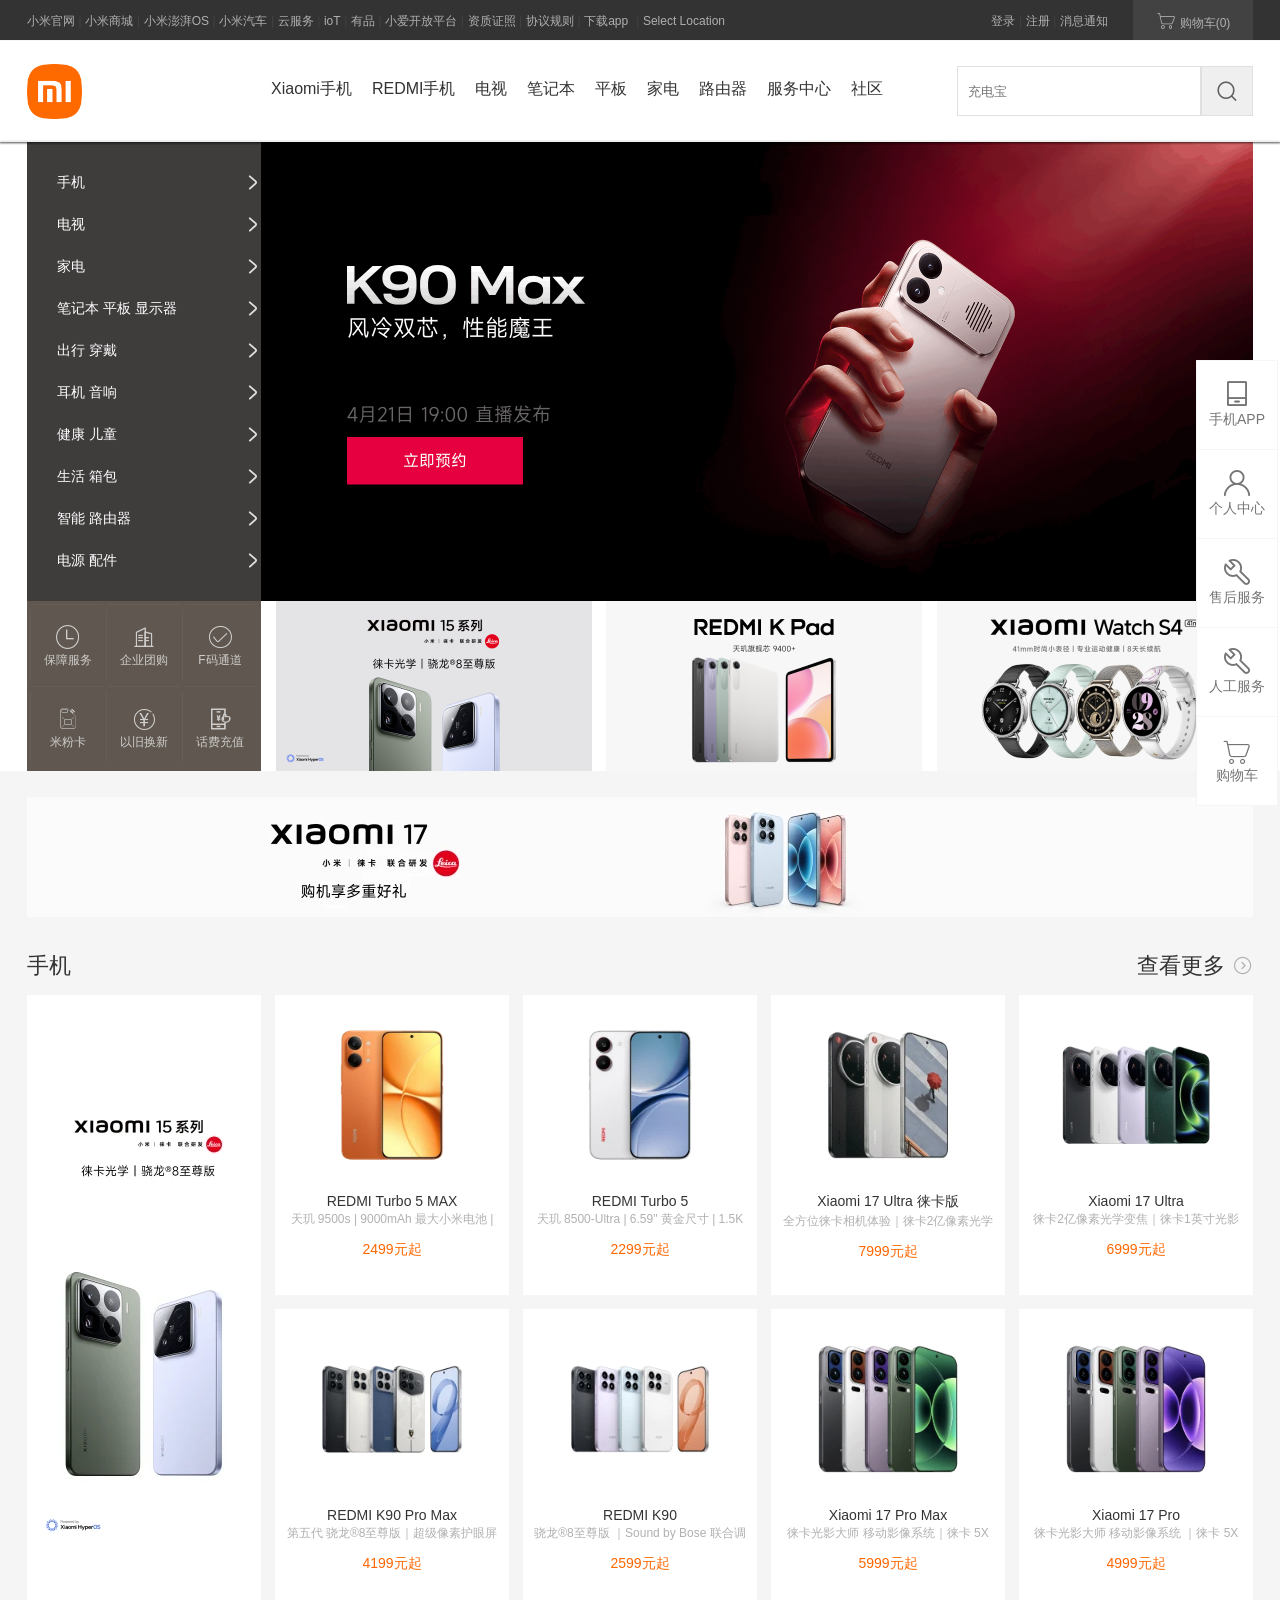
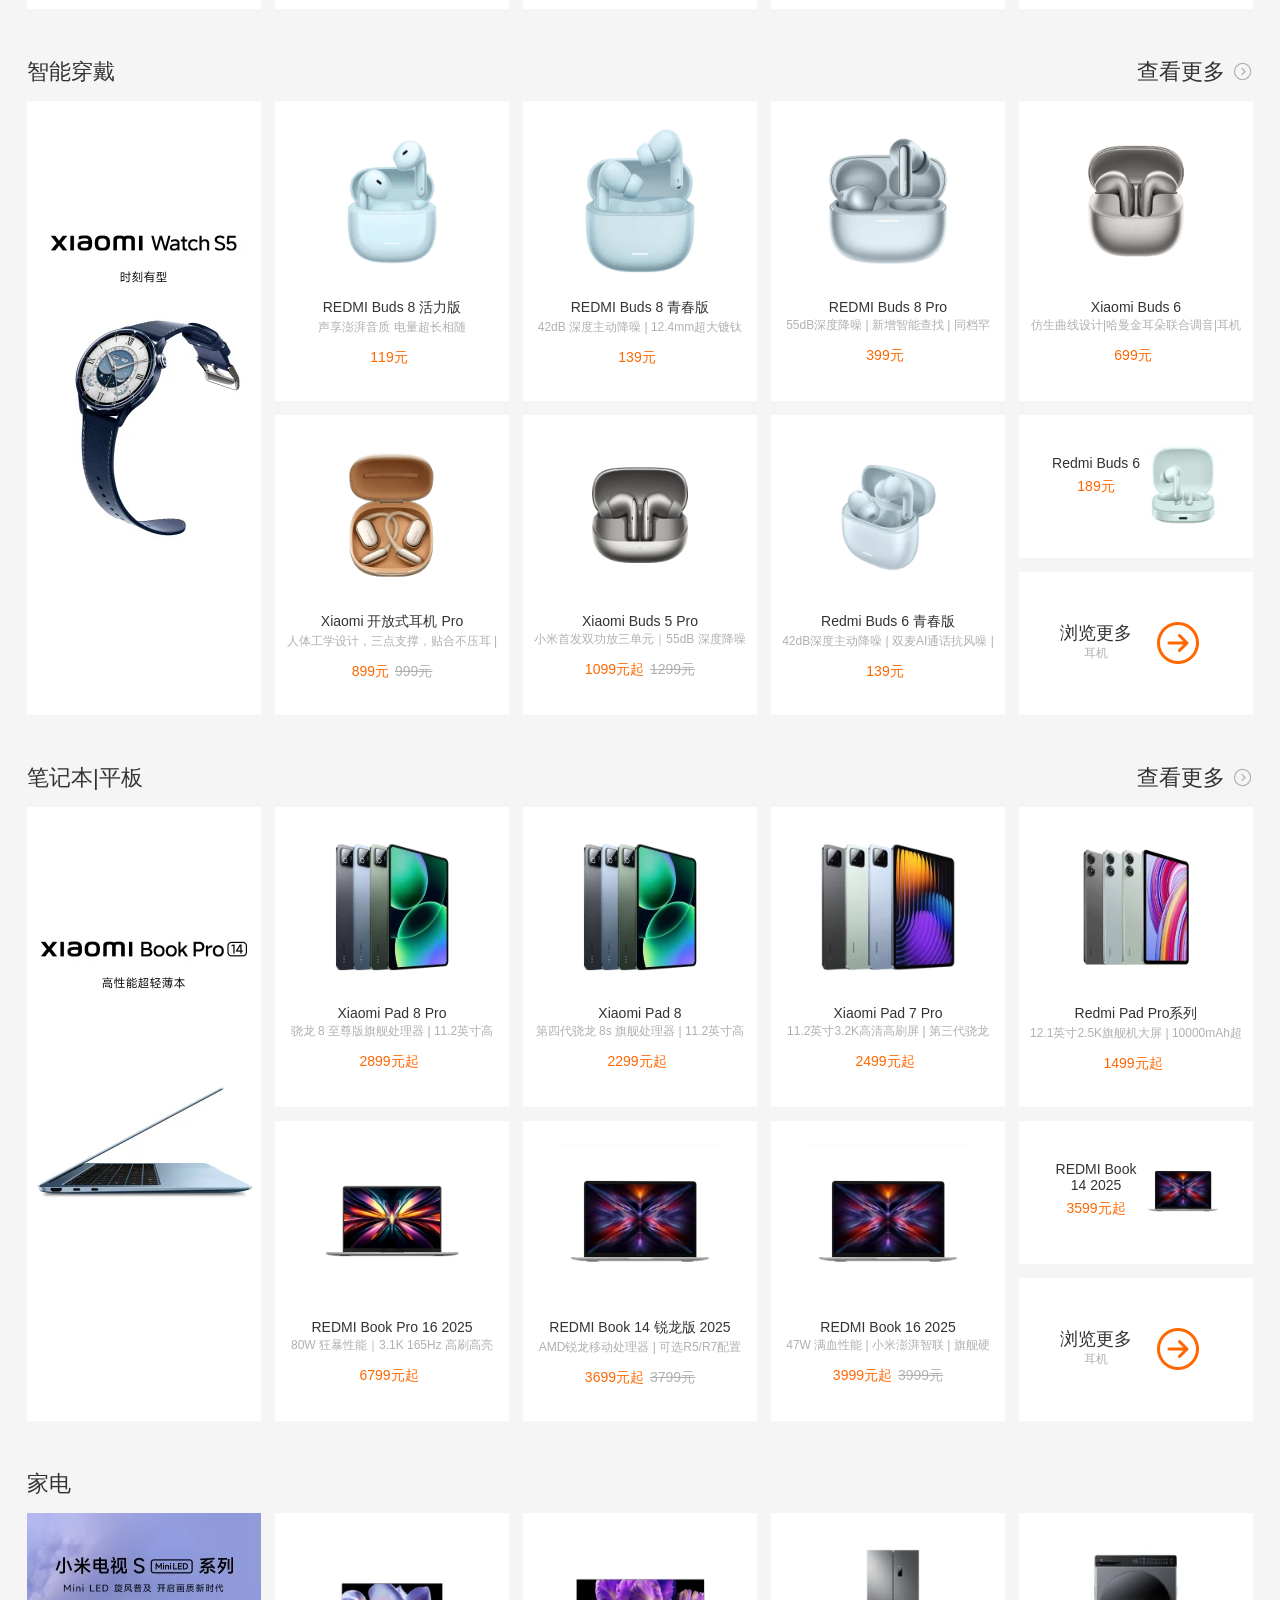
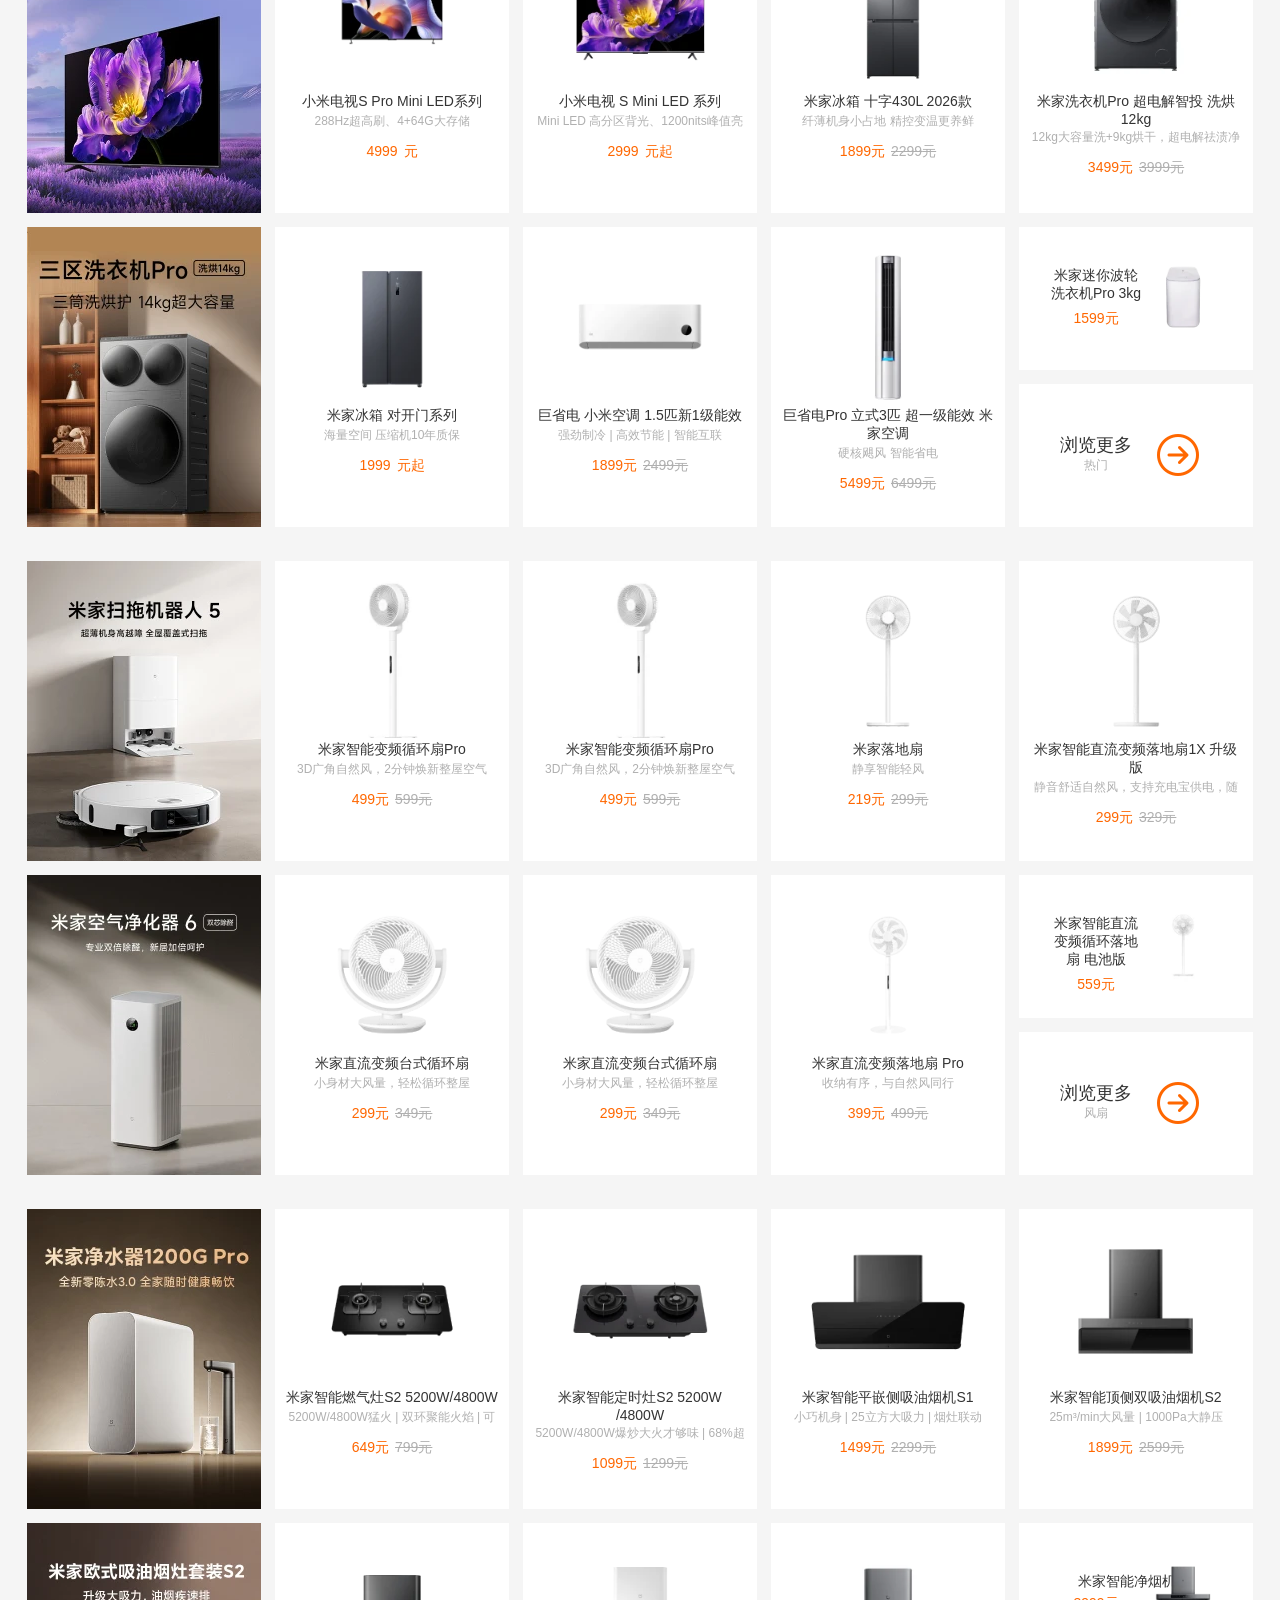
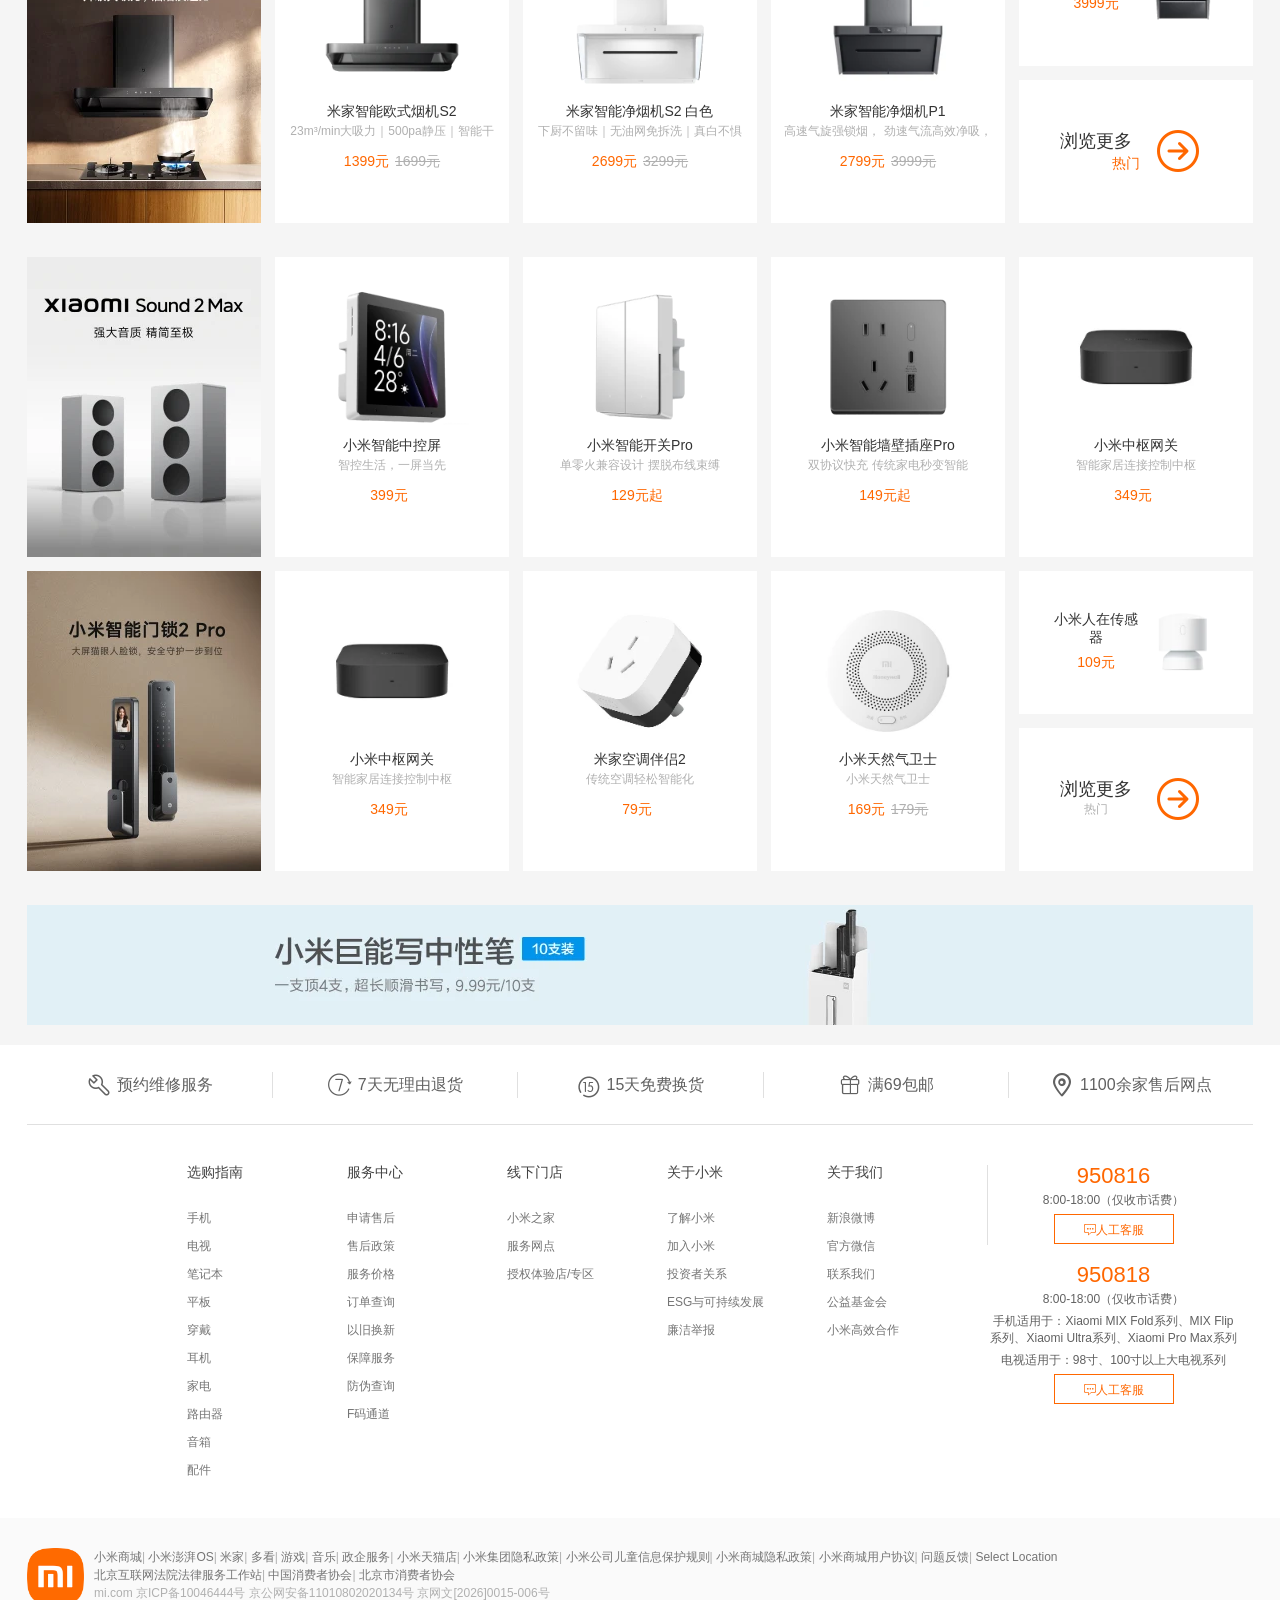
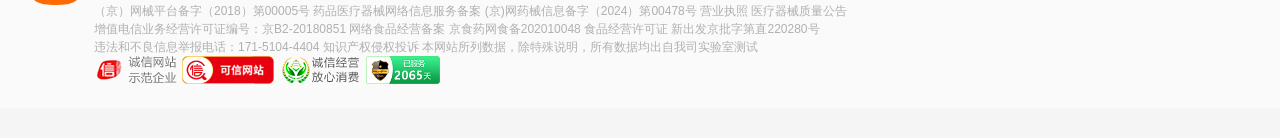
==== index.html @ 6327c739 "初始化" ====
<!DOCTYPE html>
<html lang="zh-CN">
<head>
    <meta charset="UTF-8">
    <meta name="viewport" content="width=device-width, initial-scale=1.0">
    <title>小米商城</title>
    <link rel="stylesheet" href="css/reset.css">
    <link rel="stylesheet" href="css/index.css">
    <link rel="stylesheet" href="css/iconfont.css">
</head>
<body>
    <!-- 黑色导航栏 -->
    <div class="black-nav">
        <!-- 导航栏版心 -->
        <div class="wrap">
            <ul class="left-nav">
                <li><a href="#">小米官网</a><span>|</span></li>
                <li><a href="#">小米商城</a><span>|</span></li>
                <li><a href="#">小米澎湃OS</a><span>|</span></li>
                <li><a href="#">小米汽车</a><span>|</span></li>
                <li><a href="#">云服务</a><span>|</span></li>
                <li><a href="#">ioT</a><span>|</span></li>
                <li><a href="#">有品</a><span>|</span></li>
                <li><a href="#">小爱开放平台</a><span>|</span></li>
                <li><a href="#">资质证照</a><span>|</span></li>
                <li><a href="#">协议规则</a><span>|</span></li>
                <li>
					<a href="#">下载app</a>
					<!-- 小三角 -->
					<div class="triangle"></div>
					<!-- 二维码 -->
					<div class="download">
						<img src="images/download.png" alt="">
						<p>小米商城APP</p>
					</div>
					<span>|</span>
				</li>
                <li><a href="#">Select Location</a></li>
            </ul>
            <ul class="right-nav">
                <li><a href="#">登录</a><span>|</span></li>
                <li><a href="#">注册</a><span>|</span></li>
                <li><a href="#">消息通知</a></li>
                <li class="cart">
                    <a href="#"><i class="iconfont">&#xe62c;</i>购物车(0)</a>
                    <!-- 购物车的悬停显示 -->
                    <div class="cart-list">
                        购物车里还没有商品，赶紧选购吧！
                    </div>
                </li>
            </ul>
        </div>
    </div>

    <!-- 白色导航栏 -->
    <div class="white-header">
        <div class="wrap">
            <!-- 小米logo -->
            <div class="mi-logo">
                <div class="logo">
                    <a href="#">
                        <img src="images/logo-mi2.png" alt="">
                    </a>
                </div>
            </div>
            <!-- 导航栏 -->
            <div class="middle-nav">
                <ul class="nav">
                    <li>
                        <a href="#">Xiaomi手机</a>
                        <div class="nav-list">
                            <div class="wrap">
                                <ul>
                                    <li>
                                        <a href="#">
                                            <div class="img-box">
                                                <img src="images/6a405ee407b561fab698a3926ee01c63.webp" alt="">
                                            </div>
                                            <p class="nav-name">Xiaomi 17 Ultra 徕卡版</p>
                                            <p class="nav-price">7999元起</p>
                                        </a>
                                    </li>
                                    <li>
                                        <a href="#">
                                            <div class="img-box">
                                                <img src="images/8d92ee96acce2f2903682294120d8047.webp" alt="">
                                            </div>
                                            <p class="nav-name">Xiaomi 17 Ultra</p>
                                            <p class="nav-price">6999元起</p>
                                        </a>
                                    </li>
                                    <li>
                                        <a href="#">
                                            <div class="img-box">
                                                <img src="images/41b4040211f6d55a12f411d708cd43fb.webp" alt="">
                                            </div>
                                            <p class="nav-name">Xiaomi 17 Pro Max</p>
                                            <p class="nav-price">5999元起</p>
                                        </a>
                                    </li>
                                    <li>
                                        <a href="#">
                                            <div class="img-box">
                                                <img src="images/3e564e9854b155fc73f4407de251e96b.webp" alt="">
                                            </div>
                                            <p class="nav-name">Xiaomi 17 Pro</p>
                                            <p class="nav-price">4999元起</p>
                                        </a>
                                    </li>
                                    <li>
                                        <a href="#">
                                            <div class="img-box">
                                                <img src="images/4079e879e694b613ddc03ca3da2aeb93.webp" alt="">
                                            </div>
                                            <p class="nav-name">Xiaomi 17</p>
                                            <p class="nav-price">4299元起</p>
                                        </a>
                                    </li>
                                    <li>
                                        <a href="#">
                                            <div class="img-box">
                                                <img src="images/8059e5c1decb3331d95c65b28e016ef5.webp" alt="">
                                            </div>
                                            <p class="nav-name">Xiaomi MIX Flip 2</p>
                                            <p class="nav-price">4999元起</p>
                                        </a>
                                    </li>
                                </ul>
                            </div>
                        </div>
                    </li>
                    <li>
                        <a href="#">REDMI手机</a>
                        <div class="nav-list">
                            <div class="wrap">
                                <ul>
                                    <li>
                                        <a href="#">
                                            <div class="img-box">
                                                <img src="images/be5681a0b10ada2297a681f5f18f6472.webp" alt="">
                                            </div>
                                            <p class="nav-name">REDMI Turbo 5 MAX</p>
                                            <p class="nav-price">2499元起</p>
                                        </a>
                                    </li>
                                    <li>
                                        <a href="#">
                                            <div class="img-box">
                                                <img src="images/150bdd4fbb80162308a37cf62be791d1.webp" alt="">
                                            </div>
                                            <p class="nav-name">REDMI Turbo 5</p>
                                            <p class="nav-price">2299元起</p>
                                        </a>
                                    </li>
                                    <li>
                                        <a href="#">
                                            <div class="img-box">
                                                <img src="images/2ca68f4db50be4cb3a431d77a1a94158.webp" alt="">
                                            </div>
                                            <p class="nav-name">REDMI K90 Pro Max</p>
                                            <p class="nav-price">4199元起</p>
                                        </a>
                                    </li>
                                    <li>
                                        <a href="#">
                                            <div class="img-box">
                                                <img src="images/5111f61c9fcd733cbd9b46aa9c11a7f8.webp" alt="">
                                            </div>
                                            <p class="nav-name">REDMI K90</p>
                                            <p class="nav-price">2599元起</p>
                                        </a>
                                    </li>
                                    <li>
                                        <a href="#">
                                            <div class="img-box">
                                                <img src="images/23508b6500e5888a7f517f45b2a02618.webp" alt="">
                                            </div>
                                            <p class="nav-name">REDMI Note 15 Pro+</p>
                                            <p class="nav-price">1799元起</p>
                                        </a>
                                    </li>
                                    <li>
                                        <a href="#">
                                            <div class="img-box">
                                                <img src="images/b86e32a8362f5715ece2ffd7b8184258.webp" alt="">
                                            </div>
                                            <p class="nav-name">REDMI Note 15 Pro</p>
                                            <p class="nav-price">1349元起</p>
                                        </a>
                                    </li>
                                </ul>
                            </div>
                        </div>
                    </li>
                    <li>
                        <a href="#">电视</a>
                        <div class="nav-list">
                            <div class="wrap">
                                <ul>
                                    <li>
                                        <a href="#">
                                            <div class="img-box">
                                                <img src="images/042f6a43c7fa9da0138d4e2a14d8f94e.webp" alt="">
                                            </div>
                                            <p class="nav-name">小米电视S Mini LED 2026</p>
                                            <p class="nav-price">4199元起</p>
                                        </a>
                                    </li>
                                    <li>
                                        <a href="#">
                                            <div class="img-box">
                                                <img src="images/881824521b133c03e89a5e2fc2c1ef98.webp" alt="">
                                            </div>
                                            <p class="nav-name">小米电视S Pro Mini LED 2026</p>
                                            <p class="nav-price">6499元起</p>
                                        </a>
                                    </li>
                                    <li>
                                        <a href="#">
                                            <div class="img-box">
                                                <img src="images/20acbd91a96081268f6420ab89d17bb7.webp" alt="">
                                            </div>
                                            <p class="nav-name">巨幕影院-REDMI MAX</p>
                                            <p class="nav-price">4999元起</p>
                                        </a>
                                    </li>
                                    <li>
                                        <a href="#">
                                            <div class="img-box">
                                                <img src="images/0e287c1d36c3a25d4189aaa7b551cf53.webp" alt="">
                                            </div>
                                            <p class="nav-name">REDMI 电视 X 2026</p>
                                            <p class="nav-price">2999元起</p>
                                        </a>
                                    </li>
                                    <li>
                                        <a href="#">
                                            <div class="img-box">
                                                <img src="images/5e3d6d4d70c0c6d098cf80842d301354.webp" alt="">
                                            </div>
                                            <p class="nav-name">性价比爆款-REDMI A Pro</p>
                                            <p class="nav-price">1749元起</p>
                                        </a>
                                    </li>
                                    <li>
                                        <a href="#">
                                            <div class="img-box">
                                                <img src="images/88642b7abd98604c65434c8bd4359181.webp" alt="">
                                            </div>
                                            <p class="nav-name">性价比爆款-REDMI A 2025</p>
                                            <p class="nav-price">799元起</p>
                                        </a>
                                    </li>
                                </ul>
                            </div>
                        </div>
                    </li>
                    <li>
                        <a href="#">笔记本</a>
                        <div class="nav-list">
                            <div class="wrap">
                                <ul>
                                    <li>
                                        <a href="#">
                                            <div class="img-box">
                                                <img src="images/b63bdfaaa06deb5f9e7247e2f285fb29.webp" alt="">
                                            </div>
                                            <p class="nav-name">Xiaomi Book Pro 14</p>
                                            <p class="nav-price">8499元起</p>
                                        </a>
                                    </li>
                                    <li>
                                        <a href="#">
                                            <div class="img-box">
                                                <img src="images/2705ad0c89bebc151a7dc480c77f64e4.webp" alt="">
                                            </div>
                                            <p class="nav-name">REDMI Book 14 锐龙版 2025</p>
                                            <p class="nav-price">3699元起</p>
                                        </a>
                                    </li>
                                    <li>
                                        <a href="#">
                                            <div class="img-box">
                                                <img src="images/259137ab3669314d5db646bb10ea874d.webp" alt="">
                                            </div>
                                            <p class="nav-name">REDMI Book Pro 16 2025</p>
                                            <p class="nav-price">6799元起</p>
                                        </a>
                                    </li>
                                    <li>
                                        <a href="#">
                                            <div class="img-box">
                                                <img src="images/f865ec1d50cda194589e084fc6c0647c.webp" alt="">
                                            </div>
                                            <p class="nav-name">REDMI Book Pro 14 2025</p>
                                            <p class="nav-price">5899元起</p>
                                        </a>
                                    </li>
                                    <li>
                                        <a href="#">
                                            <div class="img-box">
                                                <img src="images/2705ad0c89bebc151a7dc480c77f64e4.webp" alt="">
                                            </div>
                                            <p class="nav-name">REDMI Book 14 2025</p>
                                            <p class="nav-price">3599元起</p>
                                        </a>
                                    </li>
                                    <li>
                                        <a href="#">
                                            <div class="img-box">
                                                <img src="images/2705ad0c89bebc151a7dc480c77f64e4.webp" alt="">
                                            </div>
                                            <p class="nav-name">REDMI Book 16 2025</p>
                                            <p class="nav-price">3999元起</p>
                                        </a>
                                    </li>
                                </ul>
                            </div>
                        </div>
                    </li>
                    <li>
                        <a href="#">平板</a>
                        <div class="nav-list">
                            <div class="wrap">
                                <ul>
                                    <li>
                                        <a href="#">
                                            <div class="img-box">
                                                <img src="images/f0869c31f34e09e771b5043b016ac85d.webp" alt="">
                                            </div>
                                            <p class="nav-name">REDMI Pad 2 Pro</p>
                                            <p class="nav-price">1799元起</p>
                                        </a>
                                    </li>
                                    <li>
                                        <a href="#">
                                            <div class="img-box">
                                                <img src="images/520b233e505305e19496e0a0cc2ee9ce.webp" alt="">
                                            </div>
                                            <p class="nav-name">Xiaomi Pad 8 Pro</p>
                                            <p class="nav-price">2899元起</p>
                                        </a>
                                    </li>
                                    <li>
                                        <a href="#">
                                            <div class="img-box">
                                                <img src="images/520b233e505305e19496e0a0cc2ee9ce.webp" alt="">
                                            </div>
                                            <p class="nav-name">Xiaomi Pad 8</p>
                                            <p class="nav-price">2299元起</p>
                                        </a>
                                    </li>
                                    <li>
                                        <a href="#">
                                            <div class="img-box">
                                                <img src="images/281ad0aeb9c5d254d68a9bc160e2444b.webp" alt="">
                                            </div>
                                            <p class="nav-name">REDMI Pad 2</p>
                                            <p class="nav-price">999元起</p>
                                        </a>
                                    </li>
                                    <li>
                                        <a href="#">
                                            <div class="img-box">
                                                <img src="images/c95e989e15ca625b60801d0edfad1a68.webp" alt="">
                                            </div>
                                            <p class="nav-name">REDMI K Pad</p>
                                            <p class="nav-price">2799元起</p>
                                        </a>
                                    </li>
                                    <li>
                                        <a href="#">
                                            <div class="img-box">
                                                <img src="images/a2f5fa6bbae05628add0605f47bc065e.webp" alt="">
                                            </div>
                                            <p class="nav-name">Xiaomi Pad 7S Pro 12.5</p>
                                            <p class="nav-price">3299元起</p>
                                        </a>
                                    </li>
                                </ul>
                            </div>
                        </div>
                    </li>
                    <li>
                        <a href="#">家电</a>
                        <div class="nav-list">
                            <div class="wrap">
                                <ul>
                                    <li>
                                        <a href="#">
                                            <div class="img-box">
                                                <img src="images/9092bab053cfce13cbeac92ae3cb31e0.webp" alt="">
                                            </div>
                                            <p class="nav-name">米家冰箱 对开636L</p>
                                            <p class="nav-price">1899元</p>
                                        </a>
                                    </li>
                                    <li>
                                        <a href="#">
                                            <div class="img-box">
                                                <img src="images/e5bc8371b1e2efb551605cf2eb1baa87.webp" alt="">
                                            </div>
                                            <p class="nav-name">巨省电Pro 立式3匹 超一级能效 米家空调</p>
                                            <p class="nav-price">5499元</p>
                                        </a>
                                    </li>
                                    <li>
                                        <a href="#">
                                            <div class="img-box">
                                                <img src="images/80416c1c7040aabbafa527a6ea652948.webp" alt="">
                                            </div>
                                            <p class="nav-name">小米空调 1.5匹新1级能效</p>
                                            <p class="nav-price">1999元</p>
                                        </a>
                                    </li>
                                    <li>
                                        <a href="#">
                                            <div class="img-box">
                                                <img src="images/e572a5faf66af872ede51445bc52a125.webp" alt="">
                                            </div>
                                            <p class="nav-name">米家三区洗衣机Pro 滚筒10kg</p>
                                            <p class="nav-price">4699元</p>
                                        </a>
                                    </li>
                                    <li>
                                        <a href="#">
                                            <div class="img-box">
                                                <img src="images/9eecffb5bc87201ca5ab0383bfd2037b.webp" alt="">
                                            </div>
                                            <p class="nav-name">米家洗衣机 洗烘12kg</p>
                                            <p class="nav-price">1899元</p>
                                        </a>
                                    </li>
                                    <li>
                                        <a href="#">
                                            <div class="img-box">
                                                <img src="images/278274069c3521eaa960abcf668d4a4d.webp" alt="">
                                            </div>
                                            <p class="nav-name">米家冰箱Pro 微冰鲜双系统 十字平嵌560L 冰晶白</p>
                                            <p class="nav-price">6999元</p>
                                        </a>
                                    </li>
                                </ul>
                            </div>
                        </div>
                    </li>
                    <li>
                        <a href="#">路由器</a>
                        <div class="nav-list">
                            <div class="wrap">
                                <ul>
                                    <li>
                                        <a href="#">
                                            <div class="img-box"><img src="images/b5de7ae24c438974939453553420f1a0.webp" alt=""></div>
                                            <p class="nav-name">Xiaomi路由器AX3000T</p>
                                            <p class="nav-price">129元</p>
                                        </a>
                                    </li>
                                    <li>
                                        <a href="#">
                                            <div class="img-box"><img src="images/f6ae2a9be0012e6ee477b6aed44c88a3.webp" alt=""></div>
                                            <p class="nav-name">Xiaomi全屋路由 BE3600Pro 套装</p>
                                            <p class="nav-price">699元</p>
                                        </a>
                                    </li>
                                    <li>
                                        <a href="#">
                                            <div class="img-box"><img src="images/a8cc8ccb1c0e8cc58d96b7ec00df6634.webp" alt=""></div>
                                            <p class="nav-name">Xiaomi路由器 BE3600</p>
                                            <p class="nav-price">159元</p>
                                        </a>
                                    </li>
                                    <li>
                                        <a href="#">
                                            <div class="img-box"><img src="images/2e4e053bd4dd41341ce8950ae1c3896d.webp" alt=""></div>
                                            <p class="nav-name">Xiaomi路由器 BE6500 Pro</p>
                                            <p class="nav-price">549元</p>
                                        </a>
                                    </li>
                                    <li>
                                        <a href="#">
                                            <div class="img-box"><img src="images/81f833a72b840274af1cf5931fb516f8.webp" alt=""></div>
                                            <p class="nav-name">Xiaomi路由器 BE5000</p>
                                            <p class="nav-price">279元</p>
                                        </a>
                                    </li>
                                    <li>
                                        <a href="#">
                                            <div class="img-box"><img src="images/2ddc6a2789c5f5ff78fa4ca1402417c8.png" alt=""></div>
                                            <p class="nav-name">查看全部</p>
                                            <p class="nav-title">小米路由器</p>
                                        </a>
                                    </li>
                                </ul>
                            </div>
                        </div>
                    </li>
                    <li><a href="#">服务中心</a></li>
                    <li><a href="#">社区</a></li>
                </ul>
            </div>
            <!--搜索框-->
            <div class="search">
                <form action="">
                    <input type="text" placeholder="充电宝">
                    <button class="iconfont">&#xe617;</button>
                </form>
            </div>
        </div>
    </div>

    <!-- 轮播图 -->
    <div class="banner">
        <div class="wrap">
            <div class="banner-img">
                <div class="left-list">
                    <ul>
                    <li>
                        <a href="#">手机</a><i class="iconfont">&#xe62d;</i>
                        <div class="inner-list">
                            <ul>
                                <li><a href="#"><img src="images/3f5c0cd26cf1cd44b020005fe94f8dbf.webp" alt=""><span>小米数字旗舰</span></a></li>
                            </ul>
                        </div>
                    </li>
                    <li>
                        <a href="#">电视</a><i class="iconfont">&#xe62d;</i>
                        <div class="inner-list">
                            <ul>
                                <li><a href="#"><img src="images/83b49829adffd3e0215de38feea14725.webp" alt=""><span>S Mini LED 2026</span></a></li>
                            </ul>
                        </div>
                    </li>
                    <li>
                        <a href="#">家电</a><i class="iconfont">&#xe62d;</i>
                        <div class="inner-list">
                            <ul>
                                <li><a href="#"><img src="images/630b9e523bb2e1387ce6c7be1edaca18.png" alt=""><span>壁挂空调</span></a></li>
                            </ul>
                        </div>
                    </li>
                    <li>
                        <a href="#">笔记本 平板 显示器</a><i class="iconfont">&#xe62d;</i>
                        <div class="inner-list">
                            <ul>
                                <li><a href="#"><img src="images/98763ae0c8cc5d4850261c027e9c6f0c.webp" alt=""><span>Xiaomi Book Pro 14</span></a></li>
                            </ul>
                        </div>
                    </li>
                    <li>
                        <a href="#">出行 穿戴</a><i class="iconfont">&#xe62d;</i>
                        <div class="inner-list">
                            <ul>
                                <li><a href="#"><img src="images/2f27dce25cbcef7a95f9d7c13ea61461.webp" alt=""><span>Xiaomi Watch S5</span></a></li>
                            </ul>
                        </div>
                    </li>
                    <li>
                        <a href="#">耳机 音响</a><i class="iconfont">&#xe62d;</i>
                        <div class="inner-list">
                            <ul>
                                <li><a href="#"><img src="images/a1431d3497dbbcabcae4470c67dc246c.webp" alt=""><span>REDMI Buds 8 活力版</span></a></li>
                            </ul>
                        </div>
                    </li>
                    <li>
                        <a href="#">健康 儿童</a><i class="iconfont">&#xe62d;</i>
                        <div class="inner-list">
                            <ul>
                                <li><a href="#"><img src="images/da43c3dd6b171ee267f1fd1ec01b9208.jpg" alt=""><span>洗手机</span></a></li>
                            </ul>
                        </div>
                    </li>
                    <li>
                        <a href="#">生活 箱包</a><i class="iconfont">&#xe62d;</i>
                        <div class="inner-list">
                            <ul>
                                <li><a href="#"><img src="images/9f26030d7d914b86daca51233a3ac5f9.webp" alt=""><span>小背包</span></a></li>
                            </ul>
                        </div>
                    </li>
                    <li>
                        <a href="#">智能 路由器</a><i class="iconfont">&#xe62d;</i>
                        <div class="inner-list">
                            <ul>
                                <li><a href="#"><img src="images/435f8b56d41de210d1c4598f4f00fa50.webp" alt=""><span>MIJIA K歌麦克风</span></a></li>
                            </ul>
                        </div>
                    </li>
                    <li>
                        <a href="#">电源 配件</a><i class="iconfont">&#xe62d;</i>
                        <div class="inner-list">
                            <ul>
                                <li><a href="#"><img src="images/458adc268050c17312da7c12328395e8.webp" alt=""><span>插座插排</span></a></li>
                            </ul>
                        </div>
                    </li>
                </ul>
            </div>
        </div>
    </div>

    <!-- 广告位 -->
    <div class="ad">
        <div class="wrap">
            <div class="left-iconfont">
                <ul>
                    <li class="colum-border">
                        <a href="#">
                            <i class="iconfont">&#xe60a;</i>
                            <p>保障服务</p>
                        </a>
                    </li>
                    <li class="colum-border">
                        <a href="#">
                            <i class="iconfont">&#xe608;</i>
                            <p>企业团购</p>
                        </a>
                    </li>
                    <li class="colum-border">
                        <a href="#">
                            <i class="iconfont">&#xe713;</i>
                            <p>F码通道</p>
                        </a>
                    </li>
                    <li class="colum-border row-border">
                        <a href="#">
                            <i class="iconfont">&#xe733;</i>
                            <p>米粉卡</p>
                        </a>
                    </li>
                    <li class="colum-border row-border">
                        <a href="#">
                            <i class="iconfont">&#xe61b;</i>
                            <p>以旧换新</p>
                        </a>
                    </li>
                    <li class="colum-border">
                        <a href="#">
                            <i class="iconfont">&#xe648;</i>
                            <p>话费充值</p>
                        </a>
                    </li>
                </ul>
            </div>

            <!-- 右侧侧广告图 -->
            <ul>
                <li class="right-img"><a href="#"><img src="images/e981f78d2ac17c504975a719cb8b069d.png" alt=""></a></li>
                <li class="right-img"><a href="#"><img src="images/8aa523aada018ed7e291b8d5c99d5cc7.png" alt=""></a></li>
                <li class="right-img"><a href="#"><img src="images/ce384835b97655abd1448f3e45eb48ff.png" alt=""></a></li>
            </ul>
        </div>
    </div>
     
    <!-- 主体 -->
    <div class="container">
        <div class="wrap">
            <!-- 中间广告图 -->
            <div class="ad-img">
                <a href=""><img src="images/cffc127a4f2aeafbd15710702e335927.webp" alt=""></a>
            </div>
              <!-- 手机 -->
            <div class="phone">
                <h2 class="title">手机
                    <a href="#">查看更多<i class="iconfont">&#xe778;</i></a>
                </h2>
                <div class="phone-box">
                    <div class="phone-left">
                        <a href="#"><img src="images/55d2e50dd3783b52244ea3938e9dfca7.webp" alt=""></a>
                    </div>
                    <div class="phone-right">
                        <ul>
                            <li class="shop">
                                <a href="#">
                                    <img src="images/fe39602d3ffa85c84e0410d90b48851e.webp" alt="">
                                    <h3 class="shop-title">REDMI Turbo 5 MAX</h3>
                                    <p class="shop-desc">天玑 9500s | 9000mAh 最大小米电池 | 1.5K 超级阳光屏</p>
                                    <p class="shop-price"><span>2499元起</span></p>
                                </a>
                            </li>
                            <li class="shop">
                                <a href="#">
                                    <img src="images/fc2959f6f1978a53b3d200e0bed14fd0.webp" alt="">
                                    <h3 class="shop-title">REDMI Turbo 5</h3>
                                    <p class="shop-desc">天玑 8500-Ultra | 6.59" 黄金尺寸 | 1.5K 超级阳光屏</p>
                                    <p class="shop-price"></span>2299元起</span></p>
                                </a>
                            </li>
                            <li class="shop">
                                <a href="#">
                                    <img src="images/202512231005_1b9790102758c427210494e33c68b094.webp" alt="">
                                    <h3 class="shop-title">Xiaomi 17 Ultra 徕卡版</h3>
                                    <p class="shop-desc">全方位徕卡相机体验｜徕卡2亿像素光学变焦</p>
                                    <p class="shop-price"><span>7999元起</span></p>
                                </a>
                            </li>
                            <li class="shop">
                                <a href="#">
                                    <img src="images/202512231000_b1a59ac062a344467543e206a6073c57.webp" alt="">
                                    <h3 class="shop-title">Xiaomi 17 Ultra</h3>
                                    <p class="shop-desc">徕卡2亿像素光学变焦｜徕卡1英寸光影大师</p>
                                    <p class="shop-price"></span>6999元起</span></p>
                                </a>
                            </li>
                            <li class="shop">
                                <a href="#">
                                    <img src="images/202510211539_ef4103335f09e9897ef1c4e94bdf790e.webp" alt="">
                                    <h3 class="shop-title">REDMI K90 Pro Max</h3>
                                    <p class="shop-desc">第五代 骁龙®8至尊版｜超级像素护眼屏｜5X 潜望长焦</p>
                                    <p class="shop-price"></span>4199元起</span></p>
                                </a>
                            </li>
                            <li class="shop">
                                <a href="#">
                                    <img src="images/202510211511_3dc87a6b7771972fb98e8388e8b5b360.webp" alt="">
                                    <h3 class="shop-title">REDMI K90</h3>
                                    <p class="shop-desc">骁龙®8至尊版 ｜Sound by Bose 联合调音</p>
                                    <p class="shop-price"></span>2599元起</span></p>
                                </a>
                            </li>
                            <li class="shop">
                                <a href="#">
                                    <img src="images/202509222138_488a3091be5bacbc236496b17f025f97.webp" alt="">
                                    <h3 class="shop-title">Xiaomi 17 Pro Max</h3>
                                    <p class="shop-desc">徕卡光影大师 移动影像系统｜徕卡 5X 超聚光潜望长焦</p>
                                    <p class="shop-price"></span>5999元起</span></p>
                                </a>
                            </li>
                            <li class="shop">
                                <a href="#">
                                    <img src="images/202509232019_c599441b7cce5783aa10997a8a1489cc.webp" alt="">
                                    <h3 class="shop-title">Xiaomi 17 Pro</h3>
                                    <p class="shop-desc">徕卡光影大师 移动影像系统 ｜徕卡 5X 浮动潜望长焦｜妙享背屏</p>
                                    <p class="shop-price"></span>4999元起</span></p>
                                </a>
                            </li>
                        </ul>
                    </div>
                </div>
            </div>
            <!-- 智能穿戴 -->
            <div class="phone">
                <h2 class="title">智能穿戴
                    <a href="#">查看更多<i class="iconfont">&#xe778;</i></a>
                </h2>
                <div class="phone-box">
                    <div class="phone-left">
                        <a href="#"><img src="images/eb7644187a6c91ef15c524bf0c2cb7be.webp" alt=""></a>
                    </div>
                    <div class="phone-right">
                        <ul>
                            <li class="shop">
                                <a href="#">
                                    <img src="images/2575b000926de41a7972bf6c3248dce3.webp" alt="">
                                    <h3 class="shop-title">REDMI Buds 8 活力版</h3>
                                    <p class="shop-desc">声享澎湃音质 电量超长相随</p>
                                    <p class="shop-price">119元<del><span></span></del></p>
                                </a>
                            </li>
                            <li class="shop">
                                <a href="#">
                                    <img src="images/a3a425ba2f4214175e87de66c1e12948.webp" alt="">
                                    <h3 class="shop-title">REDMI Buds 8 青春版</h3>
                                    <p class="shop-desc">42dB 深度主动降噪 | 12.4mm超大镀钛单元 | 支持小米澎湃智联</p>
                                    <p class="shop-price">139元<del><span></span></del></p>
                                </a>
                            </li>
                            <li class="shop">
                                <a href="#">
                                    <img src="images/A5A2D7F1CAAE430199662A8FB22EBD1D_1769570182491.webp" alt="">
                                    <h3 class="shop-title">REDMI Buds 8 Pro</h3>
                                    <p class="shop-desc">55dB深度降噪 | 新增智能查找 | 同档罕见同轴三单元</p>
                                    <p class="shop-price">399元<del><span></span></del></p>
                                </a>
                            </li>
                            <li class="shop">
                                <a href="#">
                                    <img src="images/202512252018_e3a577582997f1aff944d4175cc5698a.webp" alt="">
                                    <h3 class="shop-title">Xiaomi Buds 6</h3>
                                    <p class="shop-desc">仿生曲线设计|哈曼金耳朵联合调音|耳机独立录音2.0</p>
                                    <p class="shop-price">699元<del><span></span></del></p>
                                </a>
                            </li>
                            <li class="shop">
                                <a href="#">
                                    <img src="images/202506261253_8ebd0e7d0f22fc4ff3d7a6baa2fe336a.webp" alt="">
                                    <h3 class="shop-title">Xiaomi 开放式耳机 Pro</h3>
                                    <p class="shop-desc">人体工学设计，三点支撑，贴合不压耳 | 0.6mm超纤细柔性记忆钛丝 | 行业首发开放式五单元声学系统</p>
                                    <p class="shop-price">899元<del><span>999元</span></del></p>
                                </a>
                            </li>
                            <li class="shop">
                                <a href="#">
                                    <img src="images/202502261429_9c6e3418562ed4404309aac4038abd2a.webp" alt="">
                                    <h3 class="shop-title">Xiaomi Buds 5 Pro</h3>
                                    <p class="shop-desc">小米首发双功放三单元｜55dB 深度降噪｜哈曼联合调音</p>
                                    <p class="shop-price">1099元起<del><span>1299元</span></del></p>
                                </a>
                            </li>
                            <li class="shop">
                                <a href="#">
                                    <img src="images/202410112149_8c1b7e0aa8f1aca565ca4da1b3f609e6.webp" alt="">
                                    <h3 class="shop-title">Redmi Buds 6 青春版</h3>
                                    <p class="shop-desc">42dB深度主动降噪 | 双麦AI通话抗风噪 | 12.4mm超大镀钛动圈</p>
                                    <p class="shop-price">139元<del><span></span></del></p>
                                </a>
                            </li>
                            <li class="shop2">
                                <div class="one">
                                    <a href="#">
                                        <h3 class="shop2-title">Redmi Buds 6</h3>
                                        <p class="shop-price">189元</p>
                                        <img src="images/202409252052_478e3626f4c809beb3e6d65cddbcc77b.webp" alt="">
                                    </a>
                                </div>
                                <div>
									<div class="more">
										<a href="#">
											<p>
												浏览更多
                                                <p>
                                                    <p class="shop-desc">
													耳机
                                                </p>
										</a>
									</div>
										<div class="figure-more">
											<i class="iconfont">&#xe776;</i>
									</div>
                                </div>
                            </li>
                        </ul>
                    </div>
                </div>
            </div>

            <!-- 笔记本|平板 -->
            <div class="phone">
                <h2 class="title">笔记本<span>|</span>平板
                    <a href="#">查看更多<i class="iconfont">&#xe778;</i></a>
                </h2>
                <div class="phone-box">
                    <div class="phone-left">
                        <a href="#"><img src="images/a9581333c6e557a27e5b593e59785262.webp" alt=""></a>
                    </div>
                    <div class="phone-right">
                        <ul>
                            <li class="shop">
                                <a href="#">
                                    <img src="images/202509191727_13ba499e402ae503600b06a349384c4f.webp" alt="">
                                    <h3 class="shop-title">Xiaomi Pad 8 Pro</h3>
                                    <p class="shop-desc">骁龙 8 至尊版旗舰处理器 | 11.2英寸高清护眼屏 | 薄至5.75mm 轻至485g | 9200mAh 大电池 | 小米澎湃OS 3 | PC 级WPS、CAD</p>
                                    <p class="shop-price">2899元起<del><span></span></del></p>
                                </a>
                            </li>
                            <li class="shop">
                                <a href="#">
                                    <img src="images/202509191727_13ba499e402ae503600b06a349384c4f.webp" alt="">
                                    <h3 class="shop-title">Xiaomi Pad 8</h3>
                                    <p class="shop-desc">第四代骁龙 8s 旗舰处理器 | 11.2英寸高清护眼屏 | 薄至5.75mm 轻至485g | 9200mAh 大电池 | 小米澎湃OS 3 | PC 级WPS、CAD</p>
                                    <p class="shop-price">2299元起<del><span></span></del></p>
                                </a>
                            </li>
                            <li class="shop">
                                <a href="#">
                                    <img src="images/202410281957_cef79555890f4b13bbe6939cb16692e0.webp" alt="">
                                    <h3 class="shop-title">Xiaomi Pad 7 Pro</h3>
                                    <p class="shop-desc">11.2英寸3.2K高清高刷屏 | 第三代骁龙8s 旗舰芯片 | HyperOS 2 </p>
                                    <p class="shop-price">2499元起<del><span></span></del></p>
                                </a>
                            </li>
                            <li class="shop">
                                <a href="#">
                                    <img src="images/5daddaa651568673e87eaf7c15ebd1cb.webp" alt="">
                                    <h3 class="shop-title">Redmi Pad Pro系列</h3>
                                    <p class="shop-desc">12.1英寸2.5K旗舰机大屏 | 10000mAh超大电池</p>
                                    <p class="shop-price">1499元起<del><span></span></del></p>
                                </a>
                            </li>
                            <li class="shop">
                                <a href="#">
                                    <img src="images/202502272011_1a23b5bb50358fdfe9c9f88dffb02503.webp" alt="">
                                    <h3 class="shop-title">REDMI Book Pro 16 2025</h3>
                                    <p class="shop-desc">80W 狂暴性能｜3.1K 165Hz 高刷高亮屏</p>
                                    <p class="shop-price">6799元起<del><span></span></del></p>
                                </a>
                            </li>
                            <li class="shop">
                                <a href="#">
                                    <img src="images/202501020955_68f8eccb35bb474d12e041720fe56d5a.webp" alt="">
                                    <h3 class="shop-title">REDMI Book 14 锐龙版 2025</h3>
                                    <p class="shop-desc">AMD锐龙移动处理器 | 可选R5/R7配置</p>
                                    <p class="shop-price">3699元起<del><span>3799元</span></del></p>
                                </a>
                            </li>
                            <li class="shop">
                                <a href="#">
                                    <img src="images/202501020955_68f8eccb35bb474d12e041720fe56d5a.webp" alt="">
                                    <h3 class="shop-title">REDMI Book 16 2025</h3>
                                    <p class="shop-desc">47W 满血性能 | 小米澎湃智联 | 旗舰硬核品质</p>
                                    <p class="shop-price">3999元起<del><span>3999元</span></del></p>
                                </a>
                            </li>
                            <li class="shop2">
                                <div class="one">
                                    <a href="#">
                                        <h3 class="shop2-title">REDMI Book 14 2025</h3>
                                        <p class="shop-price">3599元起</p>
                                        <img src="images/202501020955_68f8eccb35bb474d12e041720fe56d5a.webp" alt="">
                                    </a>
                                </div>
                                <div>
									<div class="more">
										<a href="#">
											<p>
												浏览更多
                                                <p>
                                                    <p class="shop-desc">
													耳机
                                                </p>
										</a>
									</div>
										<div class="figure-more">
											<i class="iconfont">&#xe776;</i>
									</div>
                                </div>
                            </li>
                        </ul>
                    </div>
                </div>
            </div>

            <!-- 家电 -->
            <div class="home-elc">
                <h2 class="title">家电</h2>
                <div class="elc-box">
                    <div class="shop">
                        <a href="#">
                            <img src="images/71a8e491a39b9c246246140fe68d256b.webp" alt="">
                        </a>
                    </div>
                    <div class="shop">
                        <a href="#">
                            <img src="images/e31b35ddb5d2f69def46456ac21df36b.webp" alt="">
                            <h3 class="shop-title">小米电视S Pro Mini LED系列</h3>
                            <p class="shop-desc">288Hz超高刷、4+64G大存储</p>
                            <p class="shop-price">4999<del><span></span></del>元</p>
                        </a>
                    </div>
                    <div class="shop">
                        <a href="#">
                            <img src="images/202403131610_4c436d462d84b5109080ccf6b632844c.webp" alt="">
                            <h3 class="shop-title">小米电视 S Mini LED 系列</h3>
                            <p class="shop-desc">Mini LED 高分区背光、1200nits峰值亮度</p>
                            <p class="shop-price">2999<del><span></span></del>元起</p>
                        </a>
                    </div>
                    <div class="shop">
                        <a href="#">
                            <img src="images/C207A9224BE46D06A5353D124E4671A3_1767861761490.webp" alt="">
                            <h3 class="shop-title">米家冰箱 十字430L 2026款</h3>
                            <p class="shop-desc">纤薄机身小占地 精控变温更养鲜</p>
                            <p class="shop-price">1899元<del><span>2299</span>元</del></p>
                        </a>
                    </div>
                    <div class="shop">
                        <a href="#">
                            <img src="images/E3505DF4208199DE00182BD1D307AB87_1767690181894.webp" alt="">
                            <h3 class="shop-title">米家洗衣机Pro 超电解智投 洗烘12kg</h3>
                            <p class="shop-desc">12kg大容量洗+9kg烘干，超电解祛渍净白防串色</p>
                            <p class="shop-price">3499元<del><span>3999元</span></del></p>
                        </a>
                    </div>
                    <div class="shop">
                        <a href="#">
                            <img src="images/569df121084442f1aef6c306c2b0b18e.webp" alt="">
                        </a>
                    </div>
                    <div class="shop">
                        <a href="#">
                            <img src="images/202205092043_8e116beacaabd74787822b33d920a2c9.webp" alt="">
                            <h3 class="shop-title">米家冰箱 对开门系列</h3>
                            <p class="shop-desc">海量空间 压缩机10年质保</p>
                            <p class="shop-price">1999<del><span></span></del>元起</p>
                        </a>
                    </div>
                    <div class="shop">
                        <a href="#">
                            <img src="images/21429638bdd453e8c1cb5c357ff4835b.webp" alt="">
                            <h3 class="shop-title">巨省电 小米空调 1.5匹新1级能效</h3>
                            <p class="shop-desc">强劲制冷 | 高效节能 | 智能互联</p>
                            <p class="shop-price">1899元<del><span>2499元</span></del></p>
                        </a>
                    </div>
                    <div class="shop">
                        <a href="#">
                            <img src="images/202411261426_bd208c1dc45f81ca3970374dabb43c6d.webp" alt="">
                            <h3 class="shop-title">巨省电Pro 立式3匹 超一级能效 米家空调</h3>
                            <p class="shop-desc">硬核飓风 智能省电</p>
                            <p class="shop-price">5499元<del><span>6499元</span></del></p>
                        </a>
                    </div>
                    <div class="shop2">
                        <div class="one">
                            <a href="#">
                                <h3 class="shop2-title">米家迷你波轮洗衣机Pro 3kg</h3>
                                <p class="shop-price">1599元</p>
                                <img src="images/202212131701_80db3da0f97aeb6b724039a4c5a24dd7.webp" alt="">
                            </a>
                        </div>
                        <div>
                            <div class="more">
                                <a href="#">
                                    <p>浏览更多</p>
                                    <p class="shop-desc">热门</p>
                                </a>
                            </div>
                            <div class="figure-more">
                                <i class="iconfont">&#xe776;</i>
                            </div>
                        </div>
                    </div>
                </div>
            </div>

            <!-- 生活电器 -->
            <div class="home-elc">
                <h2 class="title"></h2>
                <div class="elc-box">
                    <div class="shop">
                        <a href="#">
                            <img src="images/d3927770d3d5056f4848708c3bff8a11.webp" alt="">
                        </a>
                    </div>
                    <div class="shop">
                        <a href="#">
                            <img src="images/06FA1665982D45CE48FB02FB9AEF3A28_1770777153114.webp">
                            <h3 class="shop-title">米家智能变频循环扇Pro</h3>
                            <p class="shop-desc">3D广角自然风，2分钟焕新整屋空气</p>
                            <p class="shop-price">499元<del><span>599元</span></del></p>
                        </a>
                    </div>
                    <div class="shop">
                        <a href="#">
                            <img src="images/06FA1665982D45CE48FB02FB9AEF3A28_1770777153114.webp">
                            <h3 class="shop-title">米家智能变频循环扇Pro</h3>
                            <p class="shop-desc">3D广角自然风，2分钟焕新整屋空气</p>
                            <p class="shop-price">499元<del><span>599元</span></del></p>
                        </a>
                    </div>
                    <div class="shop">
                        <a href="#">
                            <img src="images/202504111557_47d9e985333164dae58f23e21ab4afd8.webp">
                            <h3 class="shop-title">米家落地扇</h3>
                            <p class="shop-desc">静享智能轻风</p>
                            <p class="shop-price">219元<del><span>299元</span></del></p>
                        </a>
                    </div>
                    <div class="shop">
                        <a href="#">
                            <img src="images/202504221006_5d51d51f7be80295e3fee34fe220d8f4.webp">
                            <h3 class="shop-title">米家智能直流变频落地扇1X 升级版</h3>
                            <p class="shop-desc">静音舒适自然风，支持充电宝供电，随处可用， 小爱语音控制</p>
                            <p class="shop-price">299元<del><span>329元</span></del></p>
                        </a>
                    </div>
                    <div class="shop">
                        <a href="#">
                            <img src="images/852bd4c8e3621dc41f3c650bf0ca9bd8.webp" alt="">
                        </a>
                    </div>
                    <div class="shop">
                        <a href="#">
                            <img src="images/202502281512_2f2c18a386a9422b069f8b42c9382c03.webp">
                            <h3 class="shop-title">米家直流变频台式循环扇</h3>
                            <p class="shop-desc">小身材大风量，轻松循环整屋</p>
                            <p class="shop-price">299元<del><span>349元</span></del></p>
                        </a>
                    </div>
                    <div class="shop">
                        <a href="#">
                            <img src="images/202502281512_2f2c18a386a9422b069f8b42c9382c03.webp">
                            <h3 class="shop-title">米家直流变频台式循环扇</h3>
                            <p class="shop-desc">小身材大风量，轻松循环整屋</p>
                            <p class="shop-price">299元<del><span>349元</span></del></p>
                        </a>
                    </div>
                    <div class="shop">
                        <a href="#">
                            <img src="images/202405071649_02120cc434ac8a8ce8802b8a0a83b52a.webp">
                            <h3 class="shop-title">米家直流变频落地扇 Pro</h3>
                            <p class="shop-desc">收纳有序，与自然风同行</p>
                            <p class="shop-price">399元<del><span>499元</span></del></p>
                        </a>
                    </div>
                    <div class="shop2">
                        <div class="one">
                            <a href="#">
                                <h3 class="shop2-title">米家智能直流变频循环落地扇 电池版</h3>
                                <p class="shop-price">559元</p>
                                <img src="images/a706bf4911331f571412b04e7e05e870.webp">
                            </a>
                        </div>
                        <div>
                            <div class="more">
                                <a href="#">
                                    <p>浏览更多</p>
                                    <p class="shop-desc">风扇</p>
                                </a>
                            </div>
                            <div class="figure-more">
                                <i class="iconfont">&#xe776;</i>
                            </div>
                        </div>
                    </div>
                </div>
            </div>

            <!-- 厨房电器 -->
            <div class="home-elc">
                <h2 class="title"></h2>
                <div class="elc-box">
                    <div class="shop">
                        <a href="#">
                            <img src="images/499abd2f37095463c677a09f55cb2074.webp" alt="">
                        </a>
                    </div>
                    <div class="shop">
                        <a href="#">
                            <img src="images/202404191516_902bcc04fce7b28e7f1dfca16b2b978e.webp" alt="">
                            <h3 class="shop-title">米家智能燃气灶S2 5200W/4800W</h3>
                            <p class="shop-desc">5200W/4800W猛火 | 双环聚能火焰 | 可调节</p>
                            <p class="shop-price">649元<del><span>799元</span></del></p>
                        </a>
                    </div>
                    <div class="shop">
                        <a href="#">
                            <img src="images/202404191616_fe7ae22b9461ef93ba2f201cf5556c34.webp" alt="">
                            <h3 class="shop-title">米家智能定时灶S2 5200W /4800W</h3>
                            <p class="shop-desc">5200W/4800W爆炒大火才够味 | 68%超高热效</p>
                            <p class="shop-price">1099元<del><span>1299元</span></del></p>
                        </a>
                    </div>
                    <div class="shop">
                        <a href="#">
                            <img src="images/202402281947_86bee5b59f9545b877f439dc19bc33e2.webp" alt="">
                            <h3 class="shop-title">米家智能平嵌侧吸油烟机S1</h3>
                            <p class="shop-desc">小巧机身 | 25立方大吸力 | 烟灶联动</p>
                            <p class="shop-price">1499元<del><span>2299元</span></del></p>
                        </a>
                    </div>
                    <div class="shop">
                        <a href="#">
                            <img src="images/202409051611_5018d2d969fbae18669ff190adb9c5fb.webp" alt="">
                            <h3 class="shop-title">米家智能顶侧双吸油烟机S2</h3>
                            <p class="shop-desc">25m³/min大风量 | 1000Pa大静压</p>
                            <p class="shop-price">1899元<del><span>2599元</span></del></p>
                        </a>
                    </div>
                    <div class="shop">
                        <a href="#">
                            <img src="images/0e7310eb9e74b138865f32bf8a35c98e.webp" alt="">
                        </a>
                    </div>
                    <div class="shop">
                        <a href="#">
                            <img src="images/202311281743_e6a0c14843e90f84645acee681242573.webp" alt="">
                            <h3 class="shop-title">米家智能欧式烟机S2</h3>
                            <p class="shop-desc">23m³/min大吸力｜500pa静压｜智能干洗</p>
                            <p class="shop-price">1399元<del><span>1699元</span></del></p>
                        </a>
                    </div>
                    <div class="shop">
                        <a href="#">
                            <img src="images/202401051753_cdbe1f33237f37949209a05fdaa386f5.webp" alt="">
                            <h3 class="shop-title">米家智能净烟机S2 白色</h3>
                            <p class="shop-desc">下厨不留味｜无油网免拆洗｜真白不惧黄</p>
                            <p class="shop-price">2699元<del><span>3299元</span></del></p>
                        </a>
                    </div>
                    <div class="shop">
                        <a href="#">
                            <img src="images/202208111035_1430e125873d6ffe9615d0551ef8a136.webp" alt="">
                            <h3 class="shop-title">米家智能净烟机P1</h3>
                            <p class="shop-desc">高速气旋强锁烟， 劲速气流高效净吸，无油网设计免拆洗</p>
                            <p class="shop-price">2799元<del><span>3999元</span></del></p>
                        </a>
                    </div>
                    <div class="shop2">
                        <div class="one">
                            <a href="#">
                                <img src="images/202412121641_490cb62e3ab734571249db2204ee6234.webp" alt="">
                                <h3 class="shop-title">米家智能净烟机P2</h3>
                                <p class="shop-price">3999元</p>
                            </a>
                        </div>
                        <div>
                            <div class="more">
                                <a href="#">
                                    <p>浏览更多</p>
                                    <p class="shop-price">热门</p>
                                </a>
                            </div>
                            <div class="figure-more">
                                <i class="iconfont">&#xe776;</i>
                            </div>
                        </div>
                    </div>
                </div>
            </div>
            <!-- 智能家居 -->
            <div class="home-elc">
                <h2 class="title"></h2>
                <div class="elc-box">
                    <div class="shop">
                        <a href="#">
                            <img src="images/e3ae3d9bf0a02d61396703ec3bbf6bd4.webp" alt="">
                        </a>
                    </div>
                    <div class="shop">
                        <a href="#">
                            <img src="images/3943E1C4DA16B1657402A6F5E03CAB39_1769138352138.webp" alt="">
                            <h3 class="shop-title">小米智能中控屏</h3>
                            <p class="shop-desc">智控生活，一屏当先</p>
                            <p class="shop-price">399元<del><span></span></del></p>
                        </a>
                    </div>
                    <div class="shop">
                        <a href="#">
                            <img src="images/202505071116_e9d17c2ec760dfedd14f177392cda1a9.webp" alt="">
                            <h3 class="shop-title">小米智能开关Pro</h3>
                            <p class="shop-desc">单零火兼容设计 摆脱布线束缚</p>
                            <p class="shop-price">129元起<del><span></span></del></p>
                        </a>
                    </div>
                    <div class="shop">
                        <a href="#">
                            <img src="images/202310071112_93d23f830ed0bc71505f44da01286eb1.webp" alt="">
                            <h3 class="shop-title">小米智能墙壁插座Pro</h3>
                            <p class="shop-desc">双协议快充 传统家电秒变智能</p>
                            <p class="shop-price">149元起<del><span></span></del></p>
                        </a>
                    </div>
                    <div class="shop">
                        <a href="#">
                            <img src="images/b6380a8e45f350049e4b26188ab6911e.webp" alt="">
                            <h3 class="shop-title">小米中枢网关</h3>
                            <p class="shop-desc">智能家居连接控制中枢</p>
                            <p class="shop-price">349元<del><span></span></del></p>
                        </a>
                    </div>
                    <div class="shop">
                        <a href="#">
                            <img src="images/a272e865889798daea372ad757d814b7.webp" alt="">
                        </a>
                    </div>
                    <div class="shop">
                        <a href="#">
                            <img src="images/b6380a8e45f350049e4b26188ab6911e.webp" alt="">
                            <h3 class="shop-title">小米中枢网关</h3>
                            <p class="shop-desc">智能家居连接控制中枢</p>
                            <p class="shop-price">349元<del><span></span></del></p>
                        </a>
                    </div>
                    <div class="shop">
                        <a href="#">
                            <img src="images/74f5975a77c6d9fcf67e294c47561994.webp" alt="">
                            <h3 class="shop-title">米家空调伴侣2</h3>
                            <p class="shop-desc">传统空调轻松智能化</p>
                            <p class="shop-price">79元<del><span></span></del></p>
                        </a>
                    </div>
                    <div class="shop">
                        <a href="#">
                            <img src="images/0130f299091fff0d471720d9a6d3319f.webp" alt="">
                            <h3 class="shop-title">小米天然气卫士</h3>
                            <p class="shop-desc">小米天然气卫士</p>
                            <p class="shop-price">169元<del><span>179元</span></del></p>
                        </a>
                    </div>
                    <div class="shop2">
                        <div class="one">
                            <a href="#">
                                <img src="images/202405101023_c11ab8c843aceede738c9c7f0f3a989d.webp" alt="">
                                <h3 class="shop2-title">小米人在传感器</h3>
                                <p class="shop-price">109元</p>
                            </a>
                        </div>
                        <div>
                            <div class="more">
                                <a href="#">
                                    <p>浏览更多</p>
                                    <p class="shop-desc">热门</p>
                                </a>
                            </div>
                            <div class="figure-more">
                                <i class="iconfont">&#xe776;</i>
                            </div>
                        </div>
                    </div>
                </div>
            </div>
            <!-- 底部广告图 -->
            <div class="ad-img">
                <a href=""><img src="images/88e35cffc82cd98cd53172460067af17.webp" alt=""></a>
            </div>
        </div>    
    </div>
    <!-- 页脚 -->
    <div class="footer">
        <div class="wrap">
            <div class="service">
                <ul>
                    <li><a href="#"><i class="iconfont">&#xe62e;</i>预约维修服务</a></li>
                    <li><a href="#"><i class="iconfont">&#xe60e;</i>7天无理由退货</a></li>
                    <li><a href="#"><i class="iconfont">&#xe606;</i>15天免费换货</a></li>
                    <li><a href="#"><i class="iconfont">&#xf01da;</i>满69包邮</a></li>
                    <li><a href="#"><i class="iconfont">&#xe60b;</i>1100余家售后网点</a></li>
                </ul>
            </div>
            <div class="footer-link">
                <dl>
                    <dt>选购指南</dt>
                    <dd><a href="#">手机</a></dd>
                    <dd><a href="#">电视</a></dd>
                    <dd><a href="#">笔记本</a></dd>
                    <dd><a href="#">平板</a></dd>
                    <dd><a href="#">穿戴</a></dd>
                    <dd><a href="#">耳机</a></dd>
                    <dd><a href="#">家电</a></dd>
                    <dd><a href="#">路由器</a></dd>
                    <dd><a href="#">音箱</a></dd>
                    <dd><a href="#">配件</a></dd>
                </dl>
                <dl>
                    <dt>服务中心</dt>
                    <dd><a href="#">申请售后</a></dd>
                    <dd><a href="#">售后政策</a></dd>
                    <dd><a href="#">服务价格</a></dd>
                    <dd><a href="#">订单查询</a></dd>
                    <dd><a href="#">以旧换新</a></dd>
                    <dd><a href="#">保障服务</a></dd>
                    <dd><a href="#">防伪查询</a></dd>
                    <dd><a href="#">F码通道</a></dd>
                </dl>
                <dl>
                    <dt>线下门店</dt>
                    <dd><a href="#">小米之家</a></dd>
                    <dd><a href="#">服务网点</a></dd>
                    <dd><a href="#">授权体验店/专区</a></dd>
                </dl>
                <dl>
                    <dt>关于小米</dt>
                    <dd><a href="#">了解小米</a></dd>
                    <dd><a href="#">加入小米</a></dd>
                    <dd><a href="#">投资者关系</a></dd>
                    <dd><a href="#">ESG与可持续发展</a></dd>
                    <dd><a href="#">廉洁举报</a></dd>
                </dl>
                <dl>
                    <dt>关于我们</dt>
                    <dd><a href="#">新浪微博</a></dd>
                    <dd><a href="#">官方微信</a></dd>
                    <dd><a href="#">联系我们</a></dd>
                    <dd><a href="#">公益基金会</a></dd>
                    <dd><a href="#">小米高效合作</a></dd>
                </dl>
                <div class="call">
                    <p class="phone-number">950816</p>
                    <p>8:00-18:00（仅收市话费）</p>
                    <a href><i class="iconfont">&#xe604;</i>人工客服</a>
                    <p class="phone-number" style="margin-top:20px">950818</p>
                    <p>8:00-18:00（仅收市话费）</p>
                    <p style="margin-top:3px">手机适用于：Xiaomi MIX Fold系列、MIX Flip系列、Xiaomi Ultra系列、Xiaomi Pro Max系列</p>
                    <p style="margin-top:3px">电视适用于：98寸、100寸以上大电视系列</p>
                    <a href><i class="iconfont">&#xe604;</i>人工客服</a>
                </div>
            </div>
        </div>
    </div>

    <!-- 页脚信息 -->
    <div class="footer-info">
        <div class="wrap">
            <div class="footer-logo">
                <img src="images/logo-mi2.png" alt="">
            </div>
            <div class="info-text">
                <p class="sites">
                    <a href="#">小米商城</a><span>|</span>
                    <a href="#">小米澎湃OS</a><span>|</span>
                    <a href="#">米家</a><span>|</span>
                    <a href="#">多看</a><span>|</span>
                    <a href="#">游戏</a><span>|</span>
                    <a href="#">音乐</a><span>|</span>
                    <a href="#">政企服务</a><span>|</span>
                    <a href="#">小米天猫店</a><span>|</span>
                    <a href="#">小米集团隐私政策</a><span>|</span>
                    <a href="#">小米公司儿童信息保护规则</a><span>|</span>
                    <a href="#">小米商城隐私政策</a><span>|</span>
                    <a href="#">小米商城用户协议</a><span>|</span>
                    <a href="#">问题反馈</a><span>|</span>
                    <a href="#">Select Location</a><br>
                    <a href="#">北京互联网法院法律服务工作站</a><span>|</span>
                    <a href="#">中国消费者协会</a><span>|</span>
                    <a href="#">北京市消费者协会</a>
                </p>
                <p class="siz">mi.com 京ICP备10046444号 京公网安备11010802020134号 京网文[2026]0015-006号
                    <br>
                    （京）网械平台备字（2018）第00005号 药品医疗器械网络信息服务备案 (京)网药械信息备字（2024）第00478号 营业执照 医疗器械质量公告
                    <br>
                    增值电信业务经营许可证编号：京B2-20180851 网络食品经营备案 京食药网食备202010048 食品经营许可证 新出发京批字第直220280号
                    <br>
                    违法和不良信息举报电话：171-5104-4404 知识产权侵权投诉 本网站所列数据，除特殊说明，所有数据均出自我司实验室测试
                </p>
                <p>
                    <img src="images/v-logo-2.png" alt="">
                    <img src="images/icon3.png" alt="">
                    <img src="images/ba10428a4f9495ac310fd0b5e0cf8370.png" alt="">
                    <img src="images/3574dfcabc7d892b0982ab3688aabe89.png" alt="">
                </p>
            </div>
        </div>
    </div>

    <!-- 侧边导航栏 -->
    <div class="aside">
        <a href="#">
            <i class="iconfont">&#xe802;</i><br>
            <span>手机APP</span>
        </a>
        <a href="#">
            <i class="iconfont">&#xe607;</i><br>
            <span>个人中心</span>
        </a>
        <a href="#">
            <i class="iconfont">&#xe62e;</i><br>
            <span>售后服务</span>
        </a>
        <a href="#">
            <i class="iconfont">&#xe62e;</i><br>
            <span>人工服务</span>
        </a>
        <a href="#">
            <i class="iconfont">&#xe62c;</i><br>
            <span>购物车</span>
        </a>
    </div>
</body>
</html>
<!-- 2026/04 -->
---- css/index.css ----
/* 黑色导航栏开始 */
.black-nav {
	width: 100%;
	height: 40px;
	line-height: 40px;
	background-color: #333;
}

.wrap {
	width: 1226px;
	margin: 0 auto;
}

.black-nav .left-nav {
	float: left;
}

.black-nav .right-nav {
	float: right;
}

.black-nav li {
	float: left;
}

.black-nav li a {
	color: #b0b0b0;
	font-size: 12px;
}

.black-nav li a:hover {
	color: #fff;
}

.black-nav span {
	color: #424242;
	font-size: 12px;
	margin: 0 3.6px;
}

.black-nav .right-nav .cart {
	width: 120px;
	height: 40px;
	background-color: #424242;
	margin-left: 25px;
	/* 设置光标 */
	cursor: pointer;
	position: relative;
}

.black-nav .right-nav .cart i {
	font-size: 20px;
	margin-right: 4px;
}

.black-nav .right-nav .cart:hover {
	background-color: #fff;
}

.black-nav .right-nav .cart:hover a {
	color: #ff6700;
}

/* 购物车的悬停显示 */
.black-nav .right-nav .cart .cart-list {
	width: 316px;
	/* height: 100px; */
	height: 0;
	font-size: 12px;
	text-align: center;
	background-color: #fff;
	box-shadow: 0 2px 10px rgba(0, 0, 0, .15);
	position: absolute;
	top: 40px;
	right: 0;
	/* display: none; */
	transition: all .3s;
	overflow: hidden;
	/* 显示优先级 */
	z-index: 1;
}

.black-nav .right-nav .cart:hover .cart-list {
	height: 100px;
	line-height: 100px;
	/* display: block; */
}

/* 下载app 二维码悬停显示*/
.black-nav .left-nav li {
	position: relative;
	z-index: 5;
}

.black-nav .left-nav .download {
	width: 124px;
	height: 0px;
	background-color: #fff;
	box-shadow: 0px 1px 5px #aaa;
	position: absolute;
	top: 40px;
	left: 50%;
	margin-left: -62px;
	/* display: none; */
	transition: all .5s;
	overflow: hidden;
}

.black-nav .left-nav li:nth-child(11):hover .download {
	height: 148px;
}

.black-nav .left-nav .download img {
	width: 90px;
	margin: 18px 0 12px;
}

.black-nav .left-nav .download p {
	color: #333;
	font-size: 14px;
	line-height: 1;
}

/* 三角 */
.black-nav .left-nav .triangle {
	width: 0;
	height: 0;
	border-bottom: 8px solid #fff;
	border-left: 8px solid transparent;
	border-right: 8px solid transparent;
	position: absolute;
	bottom: 0;
	left: 50%;
	margin-left: -8px;
	/* transition: all .5s; */
	display: none;
}

.black-nav .left-nav li:nth-child(11):hover .triangle {
	display: block;
}

/* 黑色导航栏结束 */

/* 白色导航栏开始 */
.white-header {
	width: 100%;
	height: 100px;
	background-color: #fff;	
	clear: both;
	position: relative;
}

.white-header .mi-logo,
.white-header .middle-nav,
.white-header .search {
	float: left;
}

.white-header .mi-logo {
	width: 234px;
	height: 100px;
	/* background-color: orangered; */
}

.white-header .mi-logo .logo {
	width: 55px;
	height: 55px;
	margin-top: 22.5px;
	/* background-color: pink; */
}

.white-header .mi-logo .logo img {
	width: 100%;
	height: 100%;
}

.white-header .middle-nav {
	width: 696px;
	height: 100px;
	/* line-height: 100px; */
	/* background-color: skyblue; */
}

.white-header .middle-nav>.nav>li {
	padding: 38px 10px;
	float: left;
}

.white-header .middle-nav a:hover {
	color: #ff6700;
}

/* 下拉列表 */
.white-header .middle-nav .nav .nav-list {
	width: 100%;
	/* height: 229px; */
	height: 0;
	background-color: #fff;
	border-top: 1px solid #eee;
	box-shadow: 0 1px 2px rgba(0, 0, 0, .18);
	position: absolute;
	left: 0;
	top: 100px;
	overflow: hidden;
	transition: all 1s;
	/* 显示优先级 */
	z-index: 1;
	/* opacity: 1; */
	/* display: none; */
}

.white-header .middle-nav .nav .nav-list li {
	width: 204px;
	height: 201px;
	/* height: 0; */
	padding-top: 35px;
	box-sizing: border-box;
	/* background-color: black; */
	float: left;
}

.white-header .middle-nav .nav .nav-list li a {
	display: block;
	/* height: 229px; */
}

.white-header .middle-nav .nav .nav-list .img-box {
	width: 100%;
	height: 110px;
	/* background-color: red; */
	border-right: 1px solid #e0e0e0;
	box-sizing: border-box;
	margin-bottom: 20px;
}

.white-header .middle-nav .nav .nav-list .img-box img {
	height: 100%;
}

.white-header .middle-nav .nav .nav-list .nav-name {
	color: #333;
	font-size: 12px;
	line-height: 20px;
}

.white-header .middle-nav .nav .nav-list .nav-price {
	color: #ff6700;
	font-size: 12px;
	line-height: 20px;
}

.white-header .middle-nav .nav .nav-list ul li:nth-child(6) div {
	border-right: none;
}

.white-header .middle-nav .nav li:hover>.nav-list {
	/* display: block; */
	height: 229px;
}

.white-header .search {
	width: 296px;
	height: 100px;
	/* background-color: springgreen; */
	padding-top: 25px;
}

.white-header .search input {
	width: 244px;
	height: 50px;
	border: 1px solid #e0e0e0;
	box-sizing: border-box;
	float: left;
	padding-left: 10px;
	/* 去掉外边框 */
	outline: none;
	transition: all .3s;
}

.white-header .search button {
	width: 52px;
	height: 50px;
	border: 1px solid #e0e0e0;
	box-sizing: border-box;
	float: left;
	font-size: 24px;
	color: #616161;
	/* 去掉外边框 */
	outline: none;
	cursor: pointer;
	transition: all .3s;
}

/* 鼠标悬停边框变灰 */
.white-header .search input:hover,
.white-header .search input:hover+button {
	border-color: #b0b0b0;
}

/* 鼠标悬停搜索框变橘 */
.white-header .search button:hover {
	border-color: #ff6700;
	background-color: #ff6700;
	color: #fff;
}

/* 点击边框变橘 */
.white-header .search input:focus,
.white-header .search input:focus+button {
	border-color: #ff6700;
}

/* 白色导航栏结束 */

/* 轮播图开始 */
.banner {
    width: 100%;
    height: 460px;
    background-color: #fff;
    padding-bottom: 14px;
}
.banner .banner-img{
    width:100%;
    height:460px;
    background:url(../images/da1daafaaa0cdac21926a2f7d1e617c7.webp);
    background-size: 100%;
    animation:banner 30s steps(1) infinite;
}

/* 鼠标悬停暂停 */
.banner .banner-img:hover{
	animation-play-state:paused;
}
@keyframes banner{
	0%{
		background:url(../images/da1daafaaa0cdac21926a2f7d1e617c7.webp);
		background-size:100%;
	}
	16.66%{
		background:url(../images/de3b0322e2996232a7311360d8de66c1.webp);
		background-size:100%;
	}
	33.3%{
		background:url(../images/0229ecca200a4da3b2be42c667ee6472.webp);
		background-size:100%;
	}
	50%{
		background:url(../images/6e28564986dace9e067236f51b0beaba.webp);
		background-size:100%;
	}
	66.66%{
		background:url(../images/fdafc058deb779c9e6b608dcbecefef6.webp);
		background-size:100%;
	}
	83.33%{
		background:url(../images/4b6836c217ee74b72d92a345b7a523e6.webp);
		background-size:100%;
	}
	100%{
		background:url(../images/da1daafaaa0cdac21926a2f7d1e617c7.webp);
		background-size:100%;
	}
}
body::after{
	position:absolute;
	width:0;
	height:0;
	overflow:hidden;
	z-index:-1;
	content:url(../images/da1daafaaa0cdac21926a2f7d1e617c7.webp)
            url(../images/de3b0322e2996232a7311360d8de66c1.webp)
            url(../images/0229ecca200a4da3b2be42c667ee6472.webp)
            url(../images/6e28564986dace9e067236f51b0beaba.webp)
            url(../images/fdafc058deb779c9e6b608dcbecefef6.webp)
            url(../images/4b6836c217ee74b72d92a345b7a523e6.webp);
}

/* 侧边导航栏 */
.banner .left-list{
	width: 234px;
	height: 460px;
	background-color:rgba(105,101,101,0.6);
	padding: 20px 0;
	position:relative;
}
.banner .left-list>ul>li{
	height: 42px;
	line-height: 42px;
	padding-left:30px;
	text-align: left;
	font-size: 14px;
}
.banner .left-list ul li a{
	color:#fff;
}
.banner .left-list ul li i{
	color:#e0e0e0;
	float:right;
	padding: right 20px;
}
.banner .left-list li:hover{
	background-color: #ff6700;
	cursor:pointer;
}

/* 隐藏的商品列表 */
.banner .left-list .inner-list{
	width:992px;
	height: 460px;
	/* height:0; */
	background-color: #fff;
	border:1px solid #e0e0e0;
	border-left: none;
	box-shadow:0 8px 16px rgba(0, 0, 0, .18);
	position:absolute;
	top:0;
	left: 234px;
	padding-top: 2px;
	display: none;
	/* transition:all 1s; */
}
.banner .left-list .inner-list ul{
	width:247.75px;
	height:456px;
	/* background-color:red; */
	float:left;
}
.banner .left-list .inner-list ul li{
	width:100%;
	height:76px;
	padding:18px 0 18px 20px;
	/* background-color: skyblue; */
}
.banner .left-list .inner-list ul li a{
	font-size:14px;
	color:#333
}
.banner .left-list .inner-list ul li a img{
	margin-right:12px;
}
.banner .left-list .inner-list ul li:hover{
	background-color:#fff;
}
.banner .left-list .inner-list ul li a:hover{
	color:#ff6700;
}
.banner .left-list li:hover .inner-list{
	display: block;
	/* height: 460px; */
}
/* 轮播图结束 */

/* 广告位开始 */
.ad{
	width:100%;
	height: 170px;
	margin:0 0 26px;
	background-color: #fff;
}
.ad .left-iconfont{
	width: 234px;
	height: 170px;
	float: left;
	background-color: #5f5750;
	padding:3px;
}
.ad .left-iconfont ul li{
	width:76px;
	height: 82px;
	float:left;
	position:relative;
}
.ad .left-iconfont ul li a{
	display:block;
	padding-top: 18px;
	color:#fff;
	font-size:12px;
	opacity: .7;
	transition:all .2s;
}
.ad .left-iconfont ul li a i{
	font-size:24px;
	line-height: 30px;;
}
.ad .left-iconfont ul li a:hover{
	opacity: 1;
}
/* 使用伪元素画框 */
.ad .left-iconfont .row-border::before{
	content: "";
	position: absolute;
	width: 70px;
	height: 1px;
	background-color: #665e57;
	top:0;
	left: 3px;
}
.ad .left-iconfont .colum-border::before{
	content: "";
	position: absolute;
	width: 70px;
	height: 1px;
	background-color: #665e57;
	top:0;
	left: 3px;
}
.ad .left-iconfont .colum-border::after{
	content: "";
	position: absolute;
	width: 1px;
	height: 70px;
	background-color: #665e57;
	top:6px;
	right: 0;
	left:0;
}

.ad .right-img{
	width: 316px;
	height: 170px;
	/* background-color: skyblue; */
	float: left;
	margin-left: 14.66px;
	transition: all .2s linear;
}
.ad .right-img img{
	width:100%;
}
.ad .right-img:hover{
	box-shadow:0 15px 30px rgba(0, 0, 0, .15);
}
/* 广告位结束 */

/* 主体开始 */
.container{
	width:100%;
}
/* 标题 */
.container .title{
	margin:0;
	font-size:22px;
	font-weight: 200;
	line-height: 3.625rem;
	text-align:left;
	color:#333;
}
/* 商品图 */
.container .shop{
	width:234px;
	height:300px;
	background-color:#fff;
	float:left;
	margin-right: 14px;
	margin-bottom: 14px;
	padding: 20px 0;
	transition:all .4s;
}
.container .shop2{
	width: 234px;
	height: 300px;
	background-color:#f5f5f5;
	float:left;
	/* clear:both; */
}
.container .shop2>div{
	width:100%;
	height:143px;
	/* line-height: 143px; */
	text-align:center;
	background-color: #fff;
	transition:all .5s;
}
.container .shop2 div i{
	font-size:48px;
	line-height: 48px;
	color:#ff6700
}
.container .shop2 .one{
	margin-bottom:14px;
	padding-top:50px;
	position:relative;
}
.container .shop2 .one a img{
	width:80px;
	height:80px;
	/* float:right; */
	position:absolute;
	right: 30px;
	top: 30px;
}
.container .shop2 .shop2-title{
	margin:-10px 110px 5px 30px;
	font-size:14px;
	font-weight: 400;
	overflow: hidden;
}
.container .shop2 .shop-price{
	width:134px;
}
.container .shop2 div:nth-child(2){
	position: relative;
}
.container .shop2 div:nth-child(2) .more{
	width: 94px;
	height: 45px;
	/* background-color: #333; */
	margin: 0 110px 0 30px;
	font-size: 18px;
	color: #333;
	position: absolute;
	top: 49px;
	left: 0px;
}
.container .shop2 .figure-more{
	width:48px;
	height:48px;
	/* background-color: #333; */
	position: absolute;
	top:47px;
	left: 135px;
}
.container .shop:hover,
.container .shop2>div:hover{
	box-shadow:0 15px 30px rgba(0, 0, 0, .15);
	transform:translate3d(0,-2px,)
}

/* 标题 */
.container .shop-title{
	margin:0 10px 2px;
	text-align:center;
	font-size:14px;
	font-weight: 400;
	color:#333;
}
/* 描述 */
.container .shop-desc{
	margin:0 10px 10px;
	height: 18px;
	font-size:12px;
	color:#b0b0b0;
	overflow:hidden;
}
.container .shop-price{
	margin:0 10px 14px;
	font-size:14px;
	color:#ff6700;
	line-height: 20px;
}
.container .shop del{
	color:#b0b0b0;
	margin-left: 6px;
}
/* 中间广告图开始 */
.container .ad-img{
	width:100%;
	height: 120px;
	margin-bottom: 20px;
}
.container .ad-img a img{
	width:100%;	
}
/* 中间广告图结束 */

/* 手机开始 */
.container .phone .title a{
	font-size:22px;
	line-height:58px;
	color:#333;
	float:right;
	transition:all .4s;
}
.container .phone .title a i{
	font-size:20px;
	color:#b0b0b0;
	margin-left:8px;
	transition:all .4s;
}
.container .phone .title a:hover{
	color:#ff6700;
}
.container .phone .title a:hover i{
	color:#ff6700;
}
.container .phone .phone-box{
	width:100%;
	height:628px;
	/* background-color: pink; */
	clear:both;
	margin-bottom:20px;
}
.container .phone .phone-box .phone-left{
	width:234px;
	height: 614px;
	/* background-color: #fff; */
	float:left;
	margin-right: 14px;
	/* margin-bottom: 14px; */
	transition: all .4s;
}
.container .phone .phone-box .phone-left img{
	width:100%;
}
.container .phone .phone-box .phone-right{
	width:978px;
	height:100%;
	/* background-color: springgreen; */
	float:left;
	/* margin-left:14px; */
	/* clear:both; */
}
.container .phone .phone-box .phone-right .shop:nth-child(4n){
	margin-right:0;
}
/* .container .phone .phone-box .phone-right .shop:nth-child(5),
.container .phone .phone-box .phone-right .shop:nth-child(6),
.container .phone .phone-box .phone-right .shop:nth-child(7),
.container .phone .phone-box .phone-right .shop:nth-child(8){
	margin-bottom:0;
} */
.container .phone .phone-box .phone-right .shop img{
	width:160px;
	height:160px;
	margin-bottom:18px;
 }

 /* 家电 */
.container .home-elc{
	width:100%;
	/* height: 614px; */
	margin-bottom:20px;
 }
.container .home-elc .elc-box{
	width:100%;
	height:628px;
 }
.container .home-elc .shop img{
	width: 160px;
	height: 160px;
 }
.container .home-elc .shop:nth-child(5n){
	margin-right:0;
 }
.container .home-elc .shop:nth-child(1),
.container .home-elc .shop:nth-child(6){
	padding:0;
 }
.container .home-elc .shop:nth-child(1) img,
.container .home-elc .shop:nth-child(6) img{
	width: 234px;
	height: 300px;
}
	/* 手机结束 */
/* 主体结束 */

/* 页脚开始 */
.footer{
	background-color: #fff;
}
.footer .service{
	padding: 27px 0;
	border-bottom:1px solid rgb(224,224,224);
} 
.footer .service ul{
	height: 25px;
}
.footer .service li{
	float: left;
	width:20%;
	line-height: 25px;
	border-left:1px solid rgb(224,224,224);
}
.footer .service li:first-child{
	border-left: none;
}
.footer .service li a{
	color:#616161;
	transition:all .2s;
}
.footer .service li a i{
	font-size: 24px;
	margin-right:6px;
	vertical-align:-4px;
}
.footer .service li a:hover{
	color:#ff6700;
}
.footer .footer-link{
	padding:40px 0;
	width:100%;
	height:392.5px;
	padding-left:160px;
}
.footer .footer-link dl{
	float:left;
	width:160px;
	text-align:left;
}
.footer .footer-link dl dt{
	height: 17px;
	margin-bottom:27px;
	margin-top:-1px;
	font-size:14px;
	color:#424242
}
.footer .footer-link dl dd{
	height:18px;
	margin-top:10px;
}
.footer .footer-link dl dd a{
	color:#757575;
	font-size:12px;
}
.footer .footer-link dl dd a:hover{
	color:#ff6700;
}
.footer .footer-link .call{
	width:252px;
	height: 80px;
	border-left: 1px solid #e0e0e0;
	float:left;
}
.footer .footer-link .call .phone-number{
	font-size:22px;
	line-height:1;
	color:#ff6700;
}
.footer .footer-link .call p{
	margin:0 0 5px 0;
	color:#616161;
	font-size:12px;
}
.footer .footer-link .call a{
	display:block;
	margin:0 auto;
	width:120px;
	height: 30px;
	font-size:12px;
	text-align:center;
	line-height: 30px;
	color:#ff6700;
	border:1px solid #ff6700;
	transition: all .2s;
}
.footer .footer-link .call a i{
	font-size:12px;
	color:#ff6700;
	/* background-color:#ff6700; */
	transition:all .2s;
}
.footer .footer-link .call a:hover{
	color:#fff;
	background-color: #ff6700;
}
.footer .footer-link .call a:hover i{
	color:#fff;
}

/* 页脚信息开始 */
.footer-info{
	padding:30px 0;
	font-size:12px;
	background-color:#fafafa;
	height:190px;
}
.footer-info .footer-logo{
	width:57px;
	height:57px;
	margin-right:10px;
	float:left;
}
.footer-info .footer-logo img{
	width:100%;
}
.footer-info .info-text{
	width:1159px;
	height: 190px;
	float:left;
}
.footer-info .info-text a{
	color:#757575;
}
.footer-info .info-text a:hover{
	color:#ff6700;
}
.footer-info .info-text p{
	line-height: 18px;
	text-align:left;
	/* color:#757575; */
}
.footer-info .info-text .sites{
	color:#757575;
}
.footer-info .info-text .siz{
	color:#b0b0b0;
}
.footer-info .info-text .sites span{
	color:#b0b0b0;
}
.footer-info .info-text p img{
	width:auto;
	height:28px;
	margin-left: 0;
}
/* 页脚信息结束 */

/* 侧边导航栏开始 */
.aside{
	width:84px;
	height:469px;
	position:fixed;
	bottom:70px;
	right:0;
	z-index:99;
}
.aside a{
	position: relative;
	display:block;
	width: 82px;
	height: 90px;
	margin-top:-1px;
	padding-top:18px;
	background-color: #fff;
	border:1px solid #f5f5f5;
	text-align:center;
}
.aside a i{
	font-size:30px;
	color:#757575;
	margin:0 auto 8px;
	transition:color .3s;
}
.aside a span{
	font-size:14px;
	line-height:20px;
	color:#757575;
	transition: color .3s;
}
.aside a:hover i,
.aside a:hover span{
	color:#ff6700;
}
/* 侧标导航栏结束 */
---- css/iconfont.css ----
@font-face {
  font-family: "iconfont"; /* Project id  */
  src: url('iconfont.ttf?t=1679112972331') format('truetype');
}

.iconfont {
  font-family: "iconfont" !important;
  font-size: 16px;
  font-style: normal;
  -webkit-font-smoothing: antialiased;
  -moz-osx-font-smoothing: grayscale;
}

.icon-15tianwuliyoutuihuo:before {
  content: "\e606";
}

.icon-rmb:before {
  content: "\e61b";
}

.icon-liwuhuodong:before {
  content: "\f01da";
}

.icon-gouwuche:before {
  content: "\e62c";
}

.icon-xiangyou2:before {
  content: "\e776";
}

.icon-xiangyou3:before {
  content: "\e778";
}

.icon-fangdajing:before {
  content: "\e617";
}

.icon-7tianwuliyoutuihuo:before {
  content: "\e60e";
}

.icon-editor2:before {
  content: "\e62e";
}

.icon-huidingbu:before {
  content: "\e691";
}

.icon-duanxin:before {
  content: "\e604";
}

.icon-jiantouyou:before {
  content: "\e62d";
}

.icon-shangwutubiao-:before {
  content: "\e648";
}

.icon-dianhuaqia:before {
  content: "\e733";
}

.icon-geren:before {
  content: "\e607";
}

.icon-kefu:before {
  content: "\e610";
}

.icon-yuanxingdagou:before {
  content: "\e713";
}

.icon-position:before {
  content: "\e60b";
}

.icon-shizhong:before {
  content: "\e60a";
}

.icon-shouji:before {
  content: "\e802";
}

.icon-qiye:before {
  content: "\e608";
}
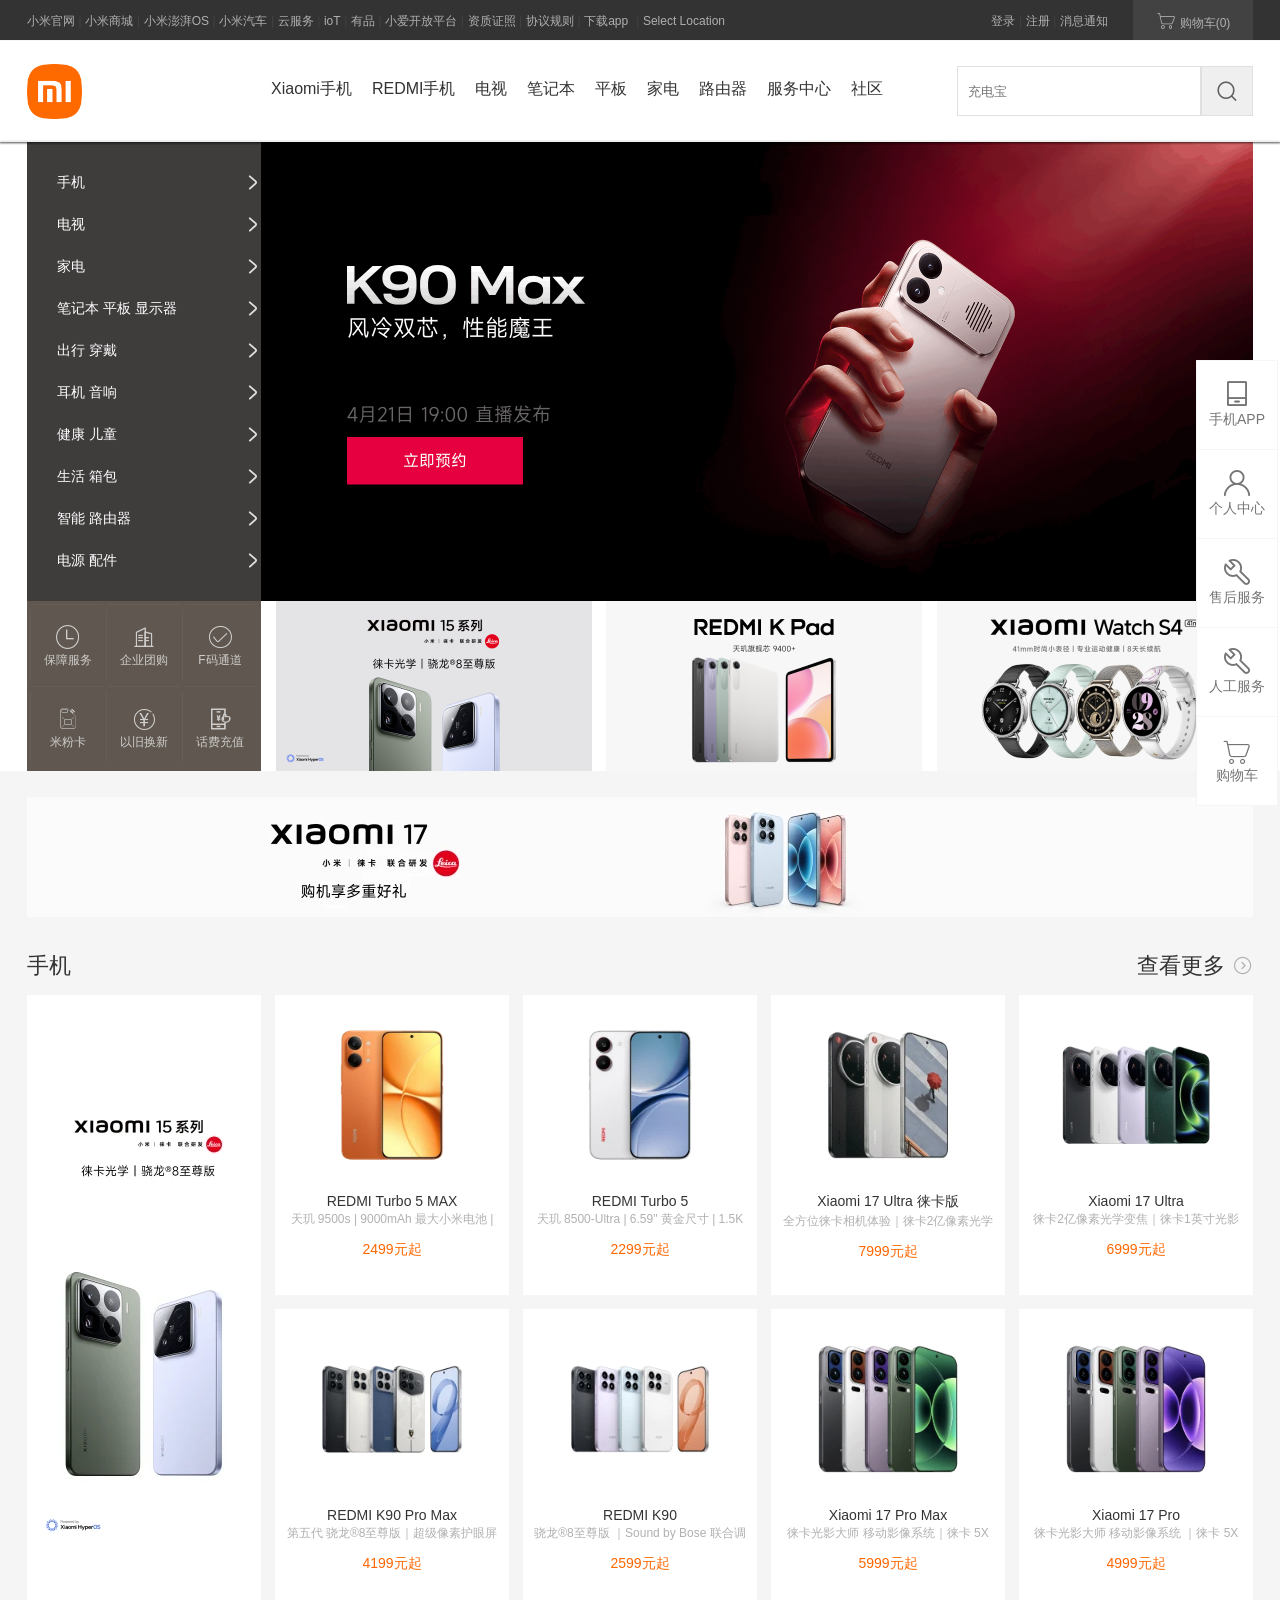
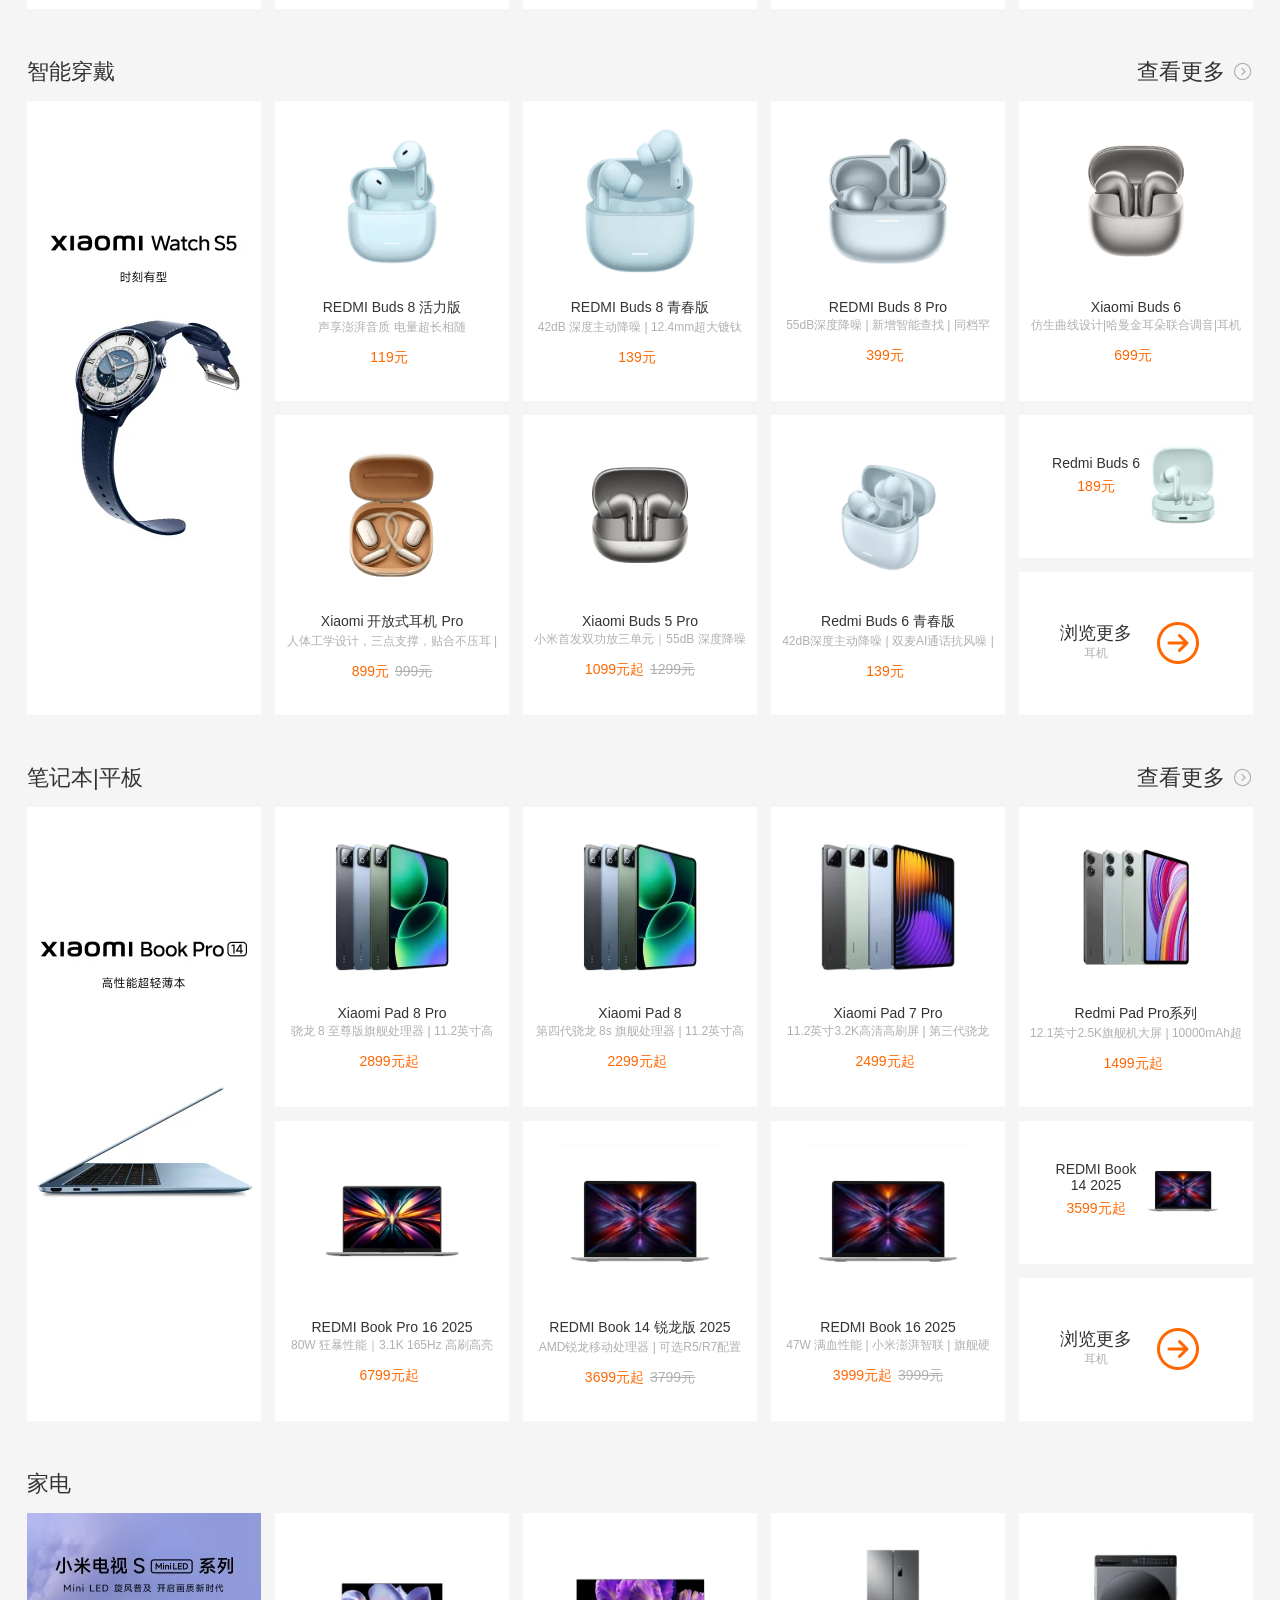
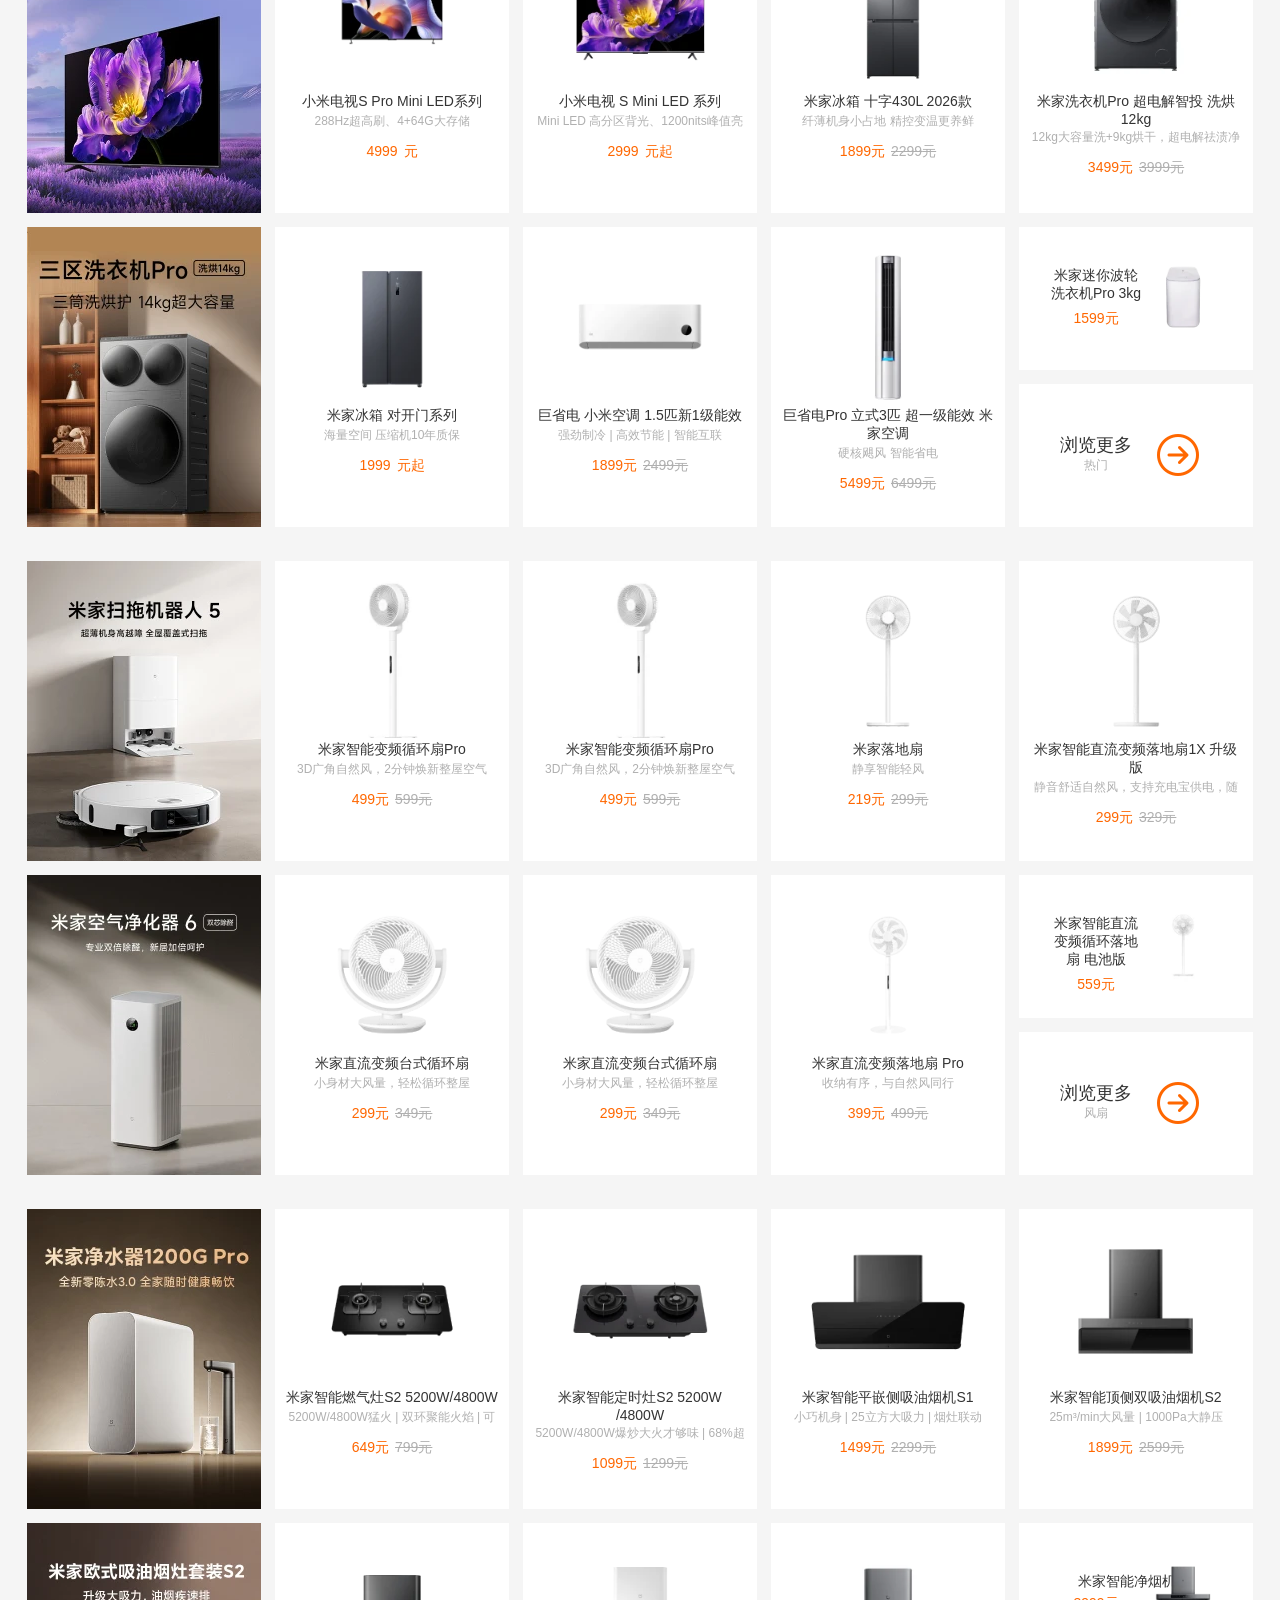
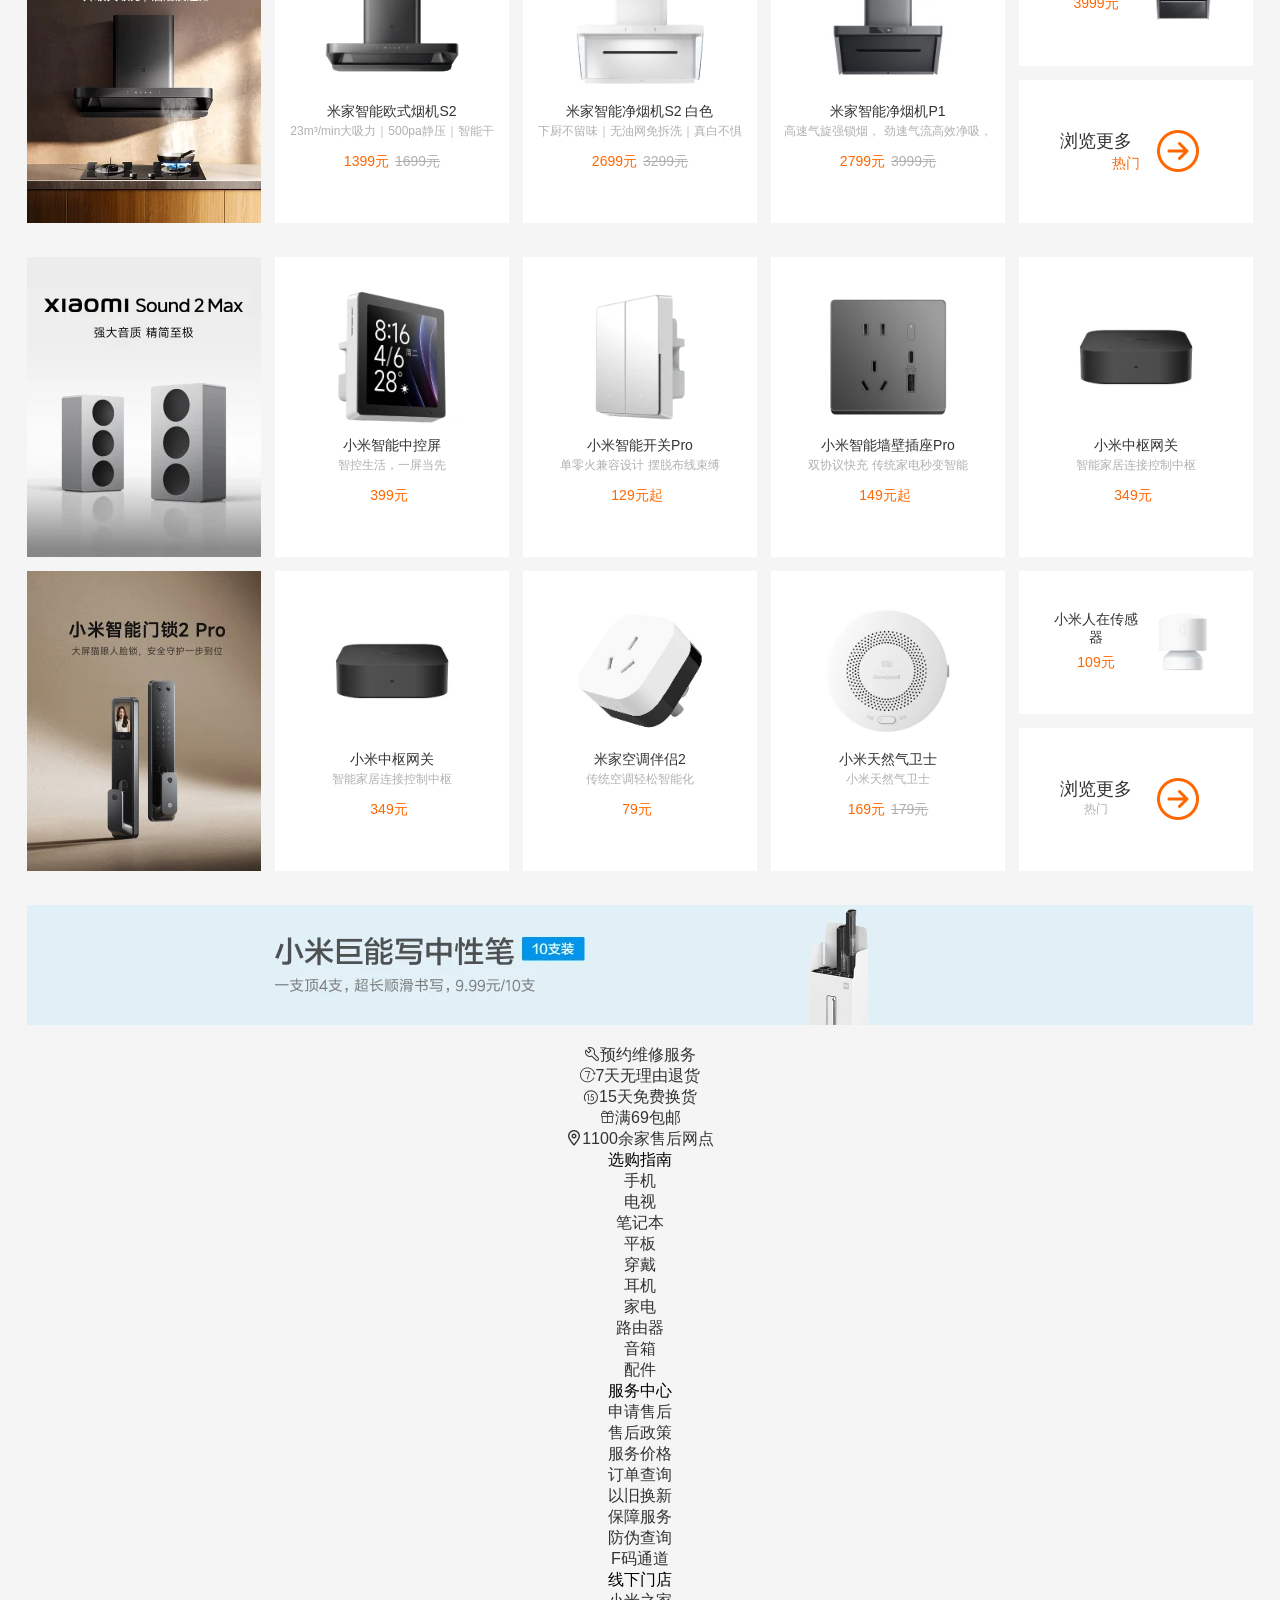
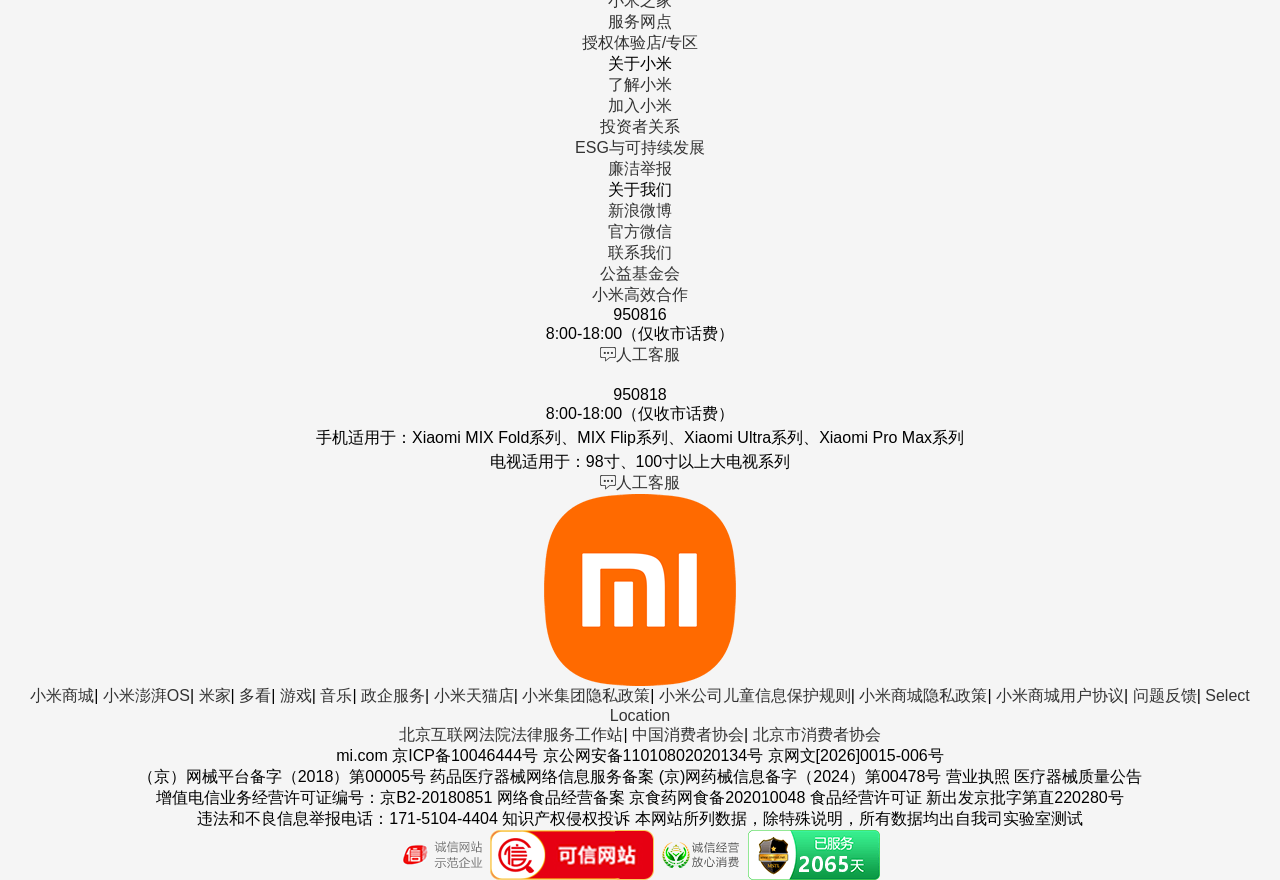
==== commit da65fa2b: "update:分类css" ====
--- a/index.html
+++ b/index.html
@@ -3,10 +3,17 @@
 <head>
     <meta charset="UTF-8">
     <meta name="viewport" content="width=device-width, initial-scale=1.0">
+    <link rel="shortcut icon" href="images/favicon/favicon.ico" type="image/x-icon">
     <title>小米商城</title>
     <link rel="stylesheet" href="css/reset.css">
     <link rel="stylesheet" href="css/index.css">
-    <link rel="stylesheet" href="css/iconfont.css">
+    <link rel="stylesheet" href="css/footer/footer.css">
+    <link rel="stylesheet" href="css/Iconfont/iconfont.css">
+    <link rel="stylesheet" href="css/Header/whiteHeader.css">
+    <link rel="stylesheet" href="css/Header/blackNav.css">
+    <link rel="stylesheet" href="css/Banner/banner.css">
+    <link rel="stylesheet" href="css/Banner/ad.css">
+    <link rel="stylesheet" href="css/side/aside.css">
 </head>
 <body>
     <!-- 黑色导航栏 -->
@@ -652,7 +659,7 @@
             </ul>
         </div>
     </div>
-     
+
     <!-- 主体 -->
     <div class="container">
         <div class="wrap">
@@ -834,7 +841,6 @@
                     </div>
                 </div>
             </div>
-
             <!-- 笔记本|平板 -->
             <div class="phone">
                 <h2 class="title">笔记本<span>|</span>平板
@@ -930,7 +936,6 @@
                     </div>
                 </div>
             </div>
-
             <!-- 家电 -->
             <div class="home-elc">
                 <h2 class="title">家电</h2>
@@ -1023,7 +1028,6 @@
                     </div>
                 </div>
             </div>
-
             <!-- 生活电器 -->
             <div class="home-elc">
                 <h2 class="title"></h2>
@@ -1116,7 +1120,6 @@
                     </div>
                 </div>
             </div>
-
             <!-- 厨房电器 -->
             <div class="home-elc">
                 <h2 class="title"></h2>
@@ -1305,7 +1308,7 @@
             <div class="ad-img">
                 <a href=""><img src="images/88e35cffc82cd98cd53172460067af17.webp" alt=""></a>
             </div>
-        </div>    
+        </div>
     </div>
     <!-- 页脚 -->
     <div class="footer">
--- a/css/index.css
+++ b/css/index.css
@@ -1,537 +1,3 @@
-/* 黑色导航栏开始 */
-.black-nav {
-	width: 100%;
-	height: 40px;
-	line-height: 40px;
-	background-color: #333;
-}
-
-.wrap {
-	width: 1226px;
-	margin: 0 auto;
-}
-
-.black-nav .left-nav {
-	float: left;
-}
-
-.black-nav .right-nav {
-	float: right;
-}
-
-.black-nav li {
-	float: left;
-}
-
-.black-nav li a {
-	color: #b0b0b0;
-	font-size: 12px;
-}
-
-.black-nav li a:hover {
-	color: #fff;
-}
-
-.black-nav span {
-	color: #424242;
-	font-size: 12px;
-	margin: 0 3.6px;
-}
-
-.black-nav .right-nav .cart {
-	width: 120px;
-	height: 40px;
-	background-color: #424242;
-	margin-left: 25px;
-	/* 设置光标 */
-	cursor: pointer;
-	position: relative;
-}
-
-.black-nav .right-nav .cart i {
-	font-size: 20px;
-	margin-right: 4px;
-}
-
-.black-nav .right-nav .cart:hover {
-	background-color: #fff;
-}
-
-.black-nav .right-nav .cart:hover a {
-	color: #ff6700;
-}
-
-/* 购物车的悬停显示 */
-.black-nav .right-nav .cart .cart-list {
-	width: 316px;
-	/* height: 100px; */
-	height: 0;
-	font-size: 12px;
-	text-align: center;
-	background-color: #fff;
-	box-shadow: 0 2px 10px rgba(0, 0, 0, .15);
-	position: absolute;
-	top: 40px;
-	right: 0;
-	/* display: none; */
-	transition: all .3s;
-	overflow: hidden;
-	/* 显示优先级 */
-	z-index: 1;
-}
-
-.black-nav .right-nav .cart:hover .cart-list {
-	height: 100px;
-	line-height: 100px;
-	/* display: block; */
-}
-
-/* 下载app 二维码悬停显示*/
-.black-nav .left-nav li {
-	position: relative;
-	z-index: 5;
-}
-
-.black-nav .left-nav .download {
-	width: 124px;
-	height: 0px;
-	background-color: #fff;
-	box-shadow: 0px 1px 5px #aaa;
-	position: absolute;
-	top: 40px;
-	left: 50%;
-	margin-left: -62px;
-	/* display: none; */
-	transition: all .5s;
-	overflow: hidden;
-}
-
-.black-nav .left-nav li:nth-child(11):hover .download {
-	height: 148px;
-}
-
-.black-nav .left-nav .download img {
-	width: 90px;
-	margin: 18px 0 12px;
-}
-
-.black-nav .left-nav .download p {
-	color: #333;
-	font-size: 14px;
-	line-height: 1;
-}
-
-/* 三角 */
-.black-nav .left-nav .triangle {
-	width: 0;
-	height: 0;
-	border-bottom: 8px solid #fff;
-	border-left: 8px solid transparent;
-	border-right: 8px solid transparent;
-	position: absolute;
-	bottom: 0;
-	left: 50%;
-	margin-left: -8px;
-	/* transition: all .5s; */
-	display: none;
-}
-
-.black-nav .left-nav li:nth-child(11):hover .triangle {
-	display: block;
-}
-
-/* 黑色导航栏结束 */
-
-/* 白色导航栏开始 */
-.white-header {
-	width: 100%;
-	height: 100px;
-	background-color: #fff;	
-	clear: both;
-	position: relative;
-}
-
-.white-header .mi-logo,
-.white-header .middle-nav,
-.white-header .search {
-	float: left;
-}
-
-.white-header .mi-logo {
-	width: 234px;
-	height: 100px;
-	/* background-color: orangered; */
-}
-
-.white-header .mi-logo .logo {
-	width: 55px;
-	height: 55px;
-	margin-top: 22.5px;
-	/* background-color: pink; */
-}
-
-.white-header .mi-logo .logo img {
-	width: 100%;
-	height: 100%;
-}
-
-.white-header .middle-nav {
-	width: 696px;
-	height: 100px;
-	/* line-height: 100px; */
-	/* background-color: skyblue; */
-}
-
-.white-header .middle-nav>.nav>li {
-	padding: 38px 10px;
-	float: left;
-}
-
-.white-header .middle-nav a:hover {
-	color: #ff6700;
-}
-
-/* 下拉列表 */
-.white-header .middle-nav .nav .nav-list {
-	width: 100%;
-	/* height: 229px; */
-	height: 0;
-	background-color: #fff;
-	border-top: 1px solid #eee;
-	box-shadow: 0 1px 2px rgba(0, 0, 0, .18);
-	position: absolute;
-	left: 0;
-	top: 100px;
-	overflow: hidden;
-	transition: all 1s;
-	/* 显示优先级 */
-	z-index: 1;
-	/* opacity: 1; */
-	/* display: none; */
-}
-
-.white-header .middle-nav .nav .nav-list li {
-	width: 204px;
-	height: 201px;
-	/* height: 0; */
-	padding-top: 35px;
-	box-sizing: border-box;
-	/* background-color: black; */
-	float: left;
-}
-
-.white-header .middle-nav .nav .nav-list li a {
-	display: block;
-	/* height: 229px; */
-}
-
-.white-header .middle-nav .nav .nav-list .img-box {
-	width: 100%;
-	height: 110px;
-	/* background-color: red; */
-	border-right: 1px solid #e0e0e0;
-	box-sizing: border-box;
-	margin-bottom: 20px;
-}
-
-.white-header .middle-nav .nav .nav-list .img-box img {
-	height: 100%;
-}
-
-.white-header .middle-nav .nav .nav-list .nav-name {
-	color: #333;
-	font-size: 12px;
-	line-height: 20px;
-}
-
-.white-header .middle-nav .nav .nav-list .nav-price {
-	color: #ff6700;
-	font-size: 12px;
-	line-height: 20px;
-}
-
-.white-header .middle-nav .nav .nav-list ul li:nth-child(6) div {
-	border-right: none;
-}
-
-.white-header .middle-nav .nav li:hover>.nav-list {
-	/* display: block; */
-	height: 229px;
-}
-
-.white-header .search {
-	width: 296px;
-	height: 100px;
-	/* background-color: springgreen; */
-	padding-top: 25px;
-}
-
-.white-header .search input {
-	width: 244px;
-	height: 50px;
-	border: 1px solid #e0e0e0;
-	box-sizing: border-box;
-	float: left;
-	padding-left: 10px;
-	/* 去掉外边框 */
-	outline: none;
-	transition: all .3s;
-}
-
-.white-header .search button {
-	width: 52px;
-	height: 50px;
-	border: 1px solid #e0e0e0;
-	box-sizing: border-box;
-	float: left;
-	font-size: 24px;
-	color: #616161;
-	/* 去掉外边框 */
-	outline: none;
-	cursor: pointer;
-	transition: all .3s;
-}
-
-/* 鼠标悬停边框变灰 */
-.white-header .search input:hover,
-.white-header .search input:hover+button {
-	border-color: #b0b0b0;
-}
-
-/* 鼠标悬停搜索框变橘 */
-.white-header .search button:hover {
-	border-color: #ff6700;
-	background-color: #ff6700;
-	color: #fff;
-}
-
-/* 点击边框变橘 */
-.white-header .search input:focus,
-.white-header .search input:focus+button {
-	border-color: #ff6700;
-}
-
-/* 白色导航栏结束 */
-
-/* 轮播图开始 */
-.banner {
-    width: 100%;
-    height: 460px;
-    background-color: #fff;
-    padding-bottom: 14px;
-}
-.banner .banner-img{
-    width:100%;
-    height:460px;
-    background:url(../images/da1daafaaa0cdac21926a2f7d1e617c7.webp);
-    background-size: 100%;
-    animation:banner 30s steps(1) infinite;
-}
-
-/* 鼠标悬停暂停 */
-.banner .banner-img:hover{
-	animation-play-state:paused;
-}
-@keyframes banner{
-	0%{
-		background:url(../images/da1daafaaa0cdac21926a2f7d1e617c7.webp);
-		background-size:100%;
-	}
-	16.66%{
-		background:url(../images/de3b0322e2996232a7311360d8de66c1.webp);
-		background-size:100%;
-	}
-	33.3%{
-		background:url(../images/0229ecca200a4da3b2be42c667ee6472.webp);
-		background-size:100%;
-	}
-	50%{
-		background:url(../images/6e28564986dace9e067236f51b0beaba.webp);
-		background-size:100%;
-	}
-	66.66%{
-		background:url(../images/fdafc058deb779c9e6b608dcbecefef6.webp);
-		background-size:100%;
-	}
-	83.33%{
-		background:url(../images/4b6836c217ee74b72d92a345b7a523e6.webp);
-		background-size:100%;
-	}
-	100%{
-		background:url(../images/da1daafaaa0cdac21926a2f7d1e617c7.webp);
-		background-size:100%;
-	}
-}
-body::after{
-	position:absolute;
-	width:0;
-	height:0;
-	overflow:hidden;
-	z-index:-1;
-	content:url(../images/da1daafaaa0cdac21926a2f7d1e617c7.webp)
-            url(../images/de3b0322e2996232a7311360d8de66c1.webp)
-            url(../images/0229ecca200a4da3b2be42c667ee6472.webp)
-            url(../images/6e28564986dace9e067236f51b0beaba.webp)
-            url(../images/fdafc058deb779c9e6b608dcbecefef6.webp)
-            url(../images/4b6836c217ee74b72d92a345b7a523e6.webp);
-}
-
-/* 侧边导航栏 */
-.banner .left-list{
-	width: 234px;
-	height: 460px;
-	background-color:rgba(105,101,101,0.6);
-	padding: 20px 0;
-	position:relative;
-}
-.banner .left-list>ul>li{
-	height: 42px;
-	line-height: 42px;
-	padding-left:30px;
-	text-align: left;
-	font-size: 14px;
-}
-.banner .left-list ul li a{
-	color:#fff;
-}
-.banner .left-list ul li i{
-	color:#e0e0e0;
-	float:right;
-	padding: right 20px;
-}
-.banner .left-list li:hover{
-	background-color: #ff6700;
-	cursor:pointer;
-}
-
-/* 隐藏的商品列表 */
-.banner .left-list .inner-list{
-	width:992px;
-	height: 460px;
-	/* height:0; */
-	background-color: #fff;
-	border:1px solid #e0e0e0;
-	border-left: none;
-	box-shadow:0 8px 16px rgba(0, 0, 0, .18);
-	position:absolute;
-	top:0;
-	left: 234px;
-	padding-top: 2px;
-	display: none;
-	/* transition:all 1s; */
-}
-.banner .left-list .inner-list ul{
-	width:247.75px;
-	height:456px;
-	/* background-color:red; */
-	float:left;
-}
-.banner .left-list .inner-list ul li{
-	width:100%;
-	height:76px;
-	padding:18px 0 18px 20px;
-	/* background-color: skyblue; */
-}
-.banner .left-list .inner-list ul li a{
-	font-size:14px;
-	color:#333
-}
-.banner .left-list .inner-list ul li a img{
-	margin-right:12px;
-}
-.banner .left-list .inner-list ul li:hover{
-	background-color:#fff;
-}
-.banner .left-list .inner-list ul li a:hover{
-	color:#ff6700;
-}
-.banner .left-list li:hover .inner-list{
-	display: block;
-	/* height: 460px; */
-}
-/* 轮播图结束 */
-
-/* 广告位开始 */
-.ad{
-	width:100%;
-	height: 170px;
-	margin:0 0 26px;
-	background-color: #fff;
-}
-.ad .left-iconfont{
-	width: 234px;
-	height: 170px;
-	float: left;
-	background-color: #5f5750;
-	padding:3px;
-}
-.ad .left-iconfont ul li{
-	width:76px;
-	height: 82px;
-	float:left;
-	position:relative;
-}
-.ad .left-iconfont ul li a{
-	display:block;
-	padding-top: 18px;
-	color:#fff;
-	font-size:12px;
-	opacity: .7;
-	transition:all .2s;
-}
-.ad .left-iconfont ul li a i{
-	font-size:24px;
-	line-height: 30px;;
-}
-.ad .left-iconfont ul li a:hover{
-	opacity: 1;
-}
-/* 使用伪元素画框 */
-.ad .left-iconfont .row-border::before{
-	content: "";
-	position: absolute;
-	width: 70px;
-	height: 1px;
-	background-color: #665e57;
-	top:0;
-	left: 3px;
-}
-.ad .left-iconfont .colum-border::before{
-	content: "";
-	position: absolute;
-	width: 70px;
-	height: 1px;
-	background-color: #665e57;
-	top:0;
-	left: 3px;
-}
-.ad .left-iconfont .colum-border::after{
-	content: "";
-	position: absolute;
-	width: 1px;
-	height: 70px;
-	background-color: #665e57;
-	top:6px;
-	right: 0;
-	left:0;
-}
-
-.ad .right-img{
-	width: 316px;
-	height: 170px;
-	/* background-color: skyblue; */
-	float: left;
-	margin-left: 14.66px;
-	transition: all .2s linear;
-}
-.ad .right-img img{
-	width:100%;
-}
-.ad .right-img:hover{
-	box-shadow:0 15px 30px rgba(0, 0, 0, .15);
-}
-/* 广告位结束 */
-
 /* 主体开始 */
 .container{
 	width:100%;
@@ -625,7 +91,6 @@
 	box-shadow:0 15px 30px rgba(0, 0, 0, .15);
 	transform:translate3d(0,-2px,)
 }
-
 /* 标题 */
 .container .shop-title{
 	margin:0 10px 2px;
@@ -752,193 +217,4 @@
 	height: 300px;
 }
 	/* 手机结束 */
-/* 主体结束 */
-
-/* 页脚开始 */
-.footer{
-	background-color: #fff;
-}
-.footer .service{
-	padding: 27px 0;
-	border-bottom:1px solid rgb(224,224,224);
-} 
-.footer .service ul{
-	height: 25px;
-}
-.footer .service li{
-	float: left;
-	width:20%;
-	line-height: 25px;
-	border-left:1px solid rgb(224,224,224);
-}
-.footer .service li:first-child{
-	border-left: none;
-}
-.footer .service li a{
-	color:#616161;
-	transition:all .2s;
-}
-.footer .service li a i{
-	font-size: 24px;
-	margin-right:6px;
-	vertical-align:-4px;
-}
-.footer .service li a:hover{
-	color:#ff6700;
-}
-.footer .footer-link{
-	padding:40px 0;
-	width:100%;
-	height:392.5px;
-	padding-left:160px;
-}
-.footer .footer-link dl{
-	float:left;
-	width:160px;
-	text-align:left;
-}
-.footer .footer-link dl dt{
-	height: 17px;
-	margin-bottom:27px;
-	margin-top:-1px;
-	font-size:14px;
-	color:#424242
-}
-.footer .footer-link dl dd{
-	height:18px;
-	margin-top:10px;
-}
-.footer .footer-link dl dd a{
-	color:#757575;
-	font-size:12px;
-}
-.footer .footer-link dl dd a:hover{
-	color:#ff6700;
-}
-.footer .footer-link .call{
-	width:252px;
-	height: 80px;
-	border-left: 1px solid #e0e0e0;
-	float:left;
-}
-.footer .footer-link .call .phone-number{
-	font-size:22px;
-	line-height:1;
-	color:#ff6700;
-}
-.footer .footer-link .call p{
-	margin:0 0 5px 0;
-	color:#616161;
-	font-size:12px;
-}
-.footer .footer-link .call a{
-	display:block;
-	margin:0 auto;
-	width:120px;
-	height: 30px;
-	font-size:12px;
-	text-align:center;
-	line-height: 30px;
-	color:#ff6700;
-	border:1px solid #ff6700;
-	transition: all .2s;
-}
-.footer .footer-link .call a i{
-	font-size:12px;
-	color:#ff6700;
-	/* background-color:#ff6700; */
-	transition:all .2s;
-}
-.footer .footer-link .call a:hover{
-	color:#fff;
-	background-color: #ff6700;
-}
-.footer .footer-link .call a:hover i{
-	color:#fff;
-}
-
-/* 页脚信息开始 */
-.footer-info{
-	padding:30px 0;
-	font-size:12px;
-	background-color:#fafafa;
-	height:190px;
-}
-.footer-info .footer-logo{
-	width:57px;
-	height:57px;
-	margin-right:10px;
-	float:left;
-}
-.footer-info .footer-logo img{
-	width:100%;
-}
-.footer-info .info-text{
-	width:1159px;
-	height: 190px;
-	float:left;
-}
-.footer-info .info-text a{
-	color:#757575;
-}
-.footer-info .info-text a:hover{
-	color:#ff6700;
-}
-.footer-info .info-text p{
-	line-height: 18px;
-	text-align:left;
-	/* color:#757575; */
-}
-.footer-info .info-text .sites{
-	color:#757575;
-}
-.footer-info .info-text .siz{
-	color:#b0b0b0;
-}
-.footer-info .info-text .sites span{
-	color:#b0b0b0;
-}
-.footer-info .info-text p img{
-	width:auto;
-	height:28px;
-	margin-left: 0;
-}
-/* 页脚信息结束 */
-
-/* 侧边导航栏开始 */
-.aside{
-	width:84px;
-	height:469px;
-	position:fixed;
-	bottom:70px;
-	right:0;
-	z-index:99;
-}
-.aside a{
-	position: relative;
-	display:block;
-	width: 82px;
-	height: 90px;
-	margin-top:-1px;
-	padding-top:18px;
-	background-color: #fff;
-	border:1px solid #f5f5f5;
-	text-align:center;
-}
-.aside a i{
-	font-size:30px;
-	color:#757575;
-	margin:0 auto 8px;
-	transition:color .3s;
-}
-.aside a span{
-	font-size:14px;
-	line-height:20px;
-	color:#757575;
-	transition: color .3s;
-}
-.aside a:hover i,
-.aside a:hover span{
-	color:#ff6700;
-}
-/* 侧标导航栏结束 */+/* 主体结束 */
--- a/css/Iconfont/iconfont.css
+++ b/css/Iconfont/iconfont.css
@@ -0,0 +1,97 @@
+@font-face {
+  font-family: "iconfont"; /* Project id  */
+  src: url('iconfont.ttf?t=1679112972331') format('truetype');
+}
+
+.iconfont {
+  font-family: "iconfont" !important;
+  font-size: 16px;
+  font-style: normal;
+  -webkit-font-smoothing: antialiased;
+  -moz-osx-font-smoothing: grayscale;
+}
+
+.icon-15tianwuliyoutuihuo:before {
+  content: "\e606";
+}
+
+.icon-rmb:before {
+  content: "\e61b";
+}
+
+.icon-liwuhuodong:before {
+  content: "\f01da";
+}
+
+.icon-gouwuche:before {
+  content: "\e62c";
+}
+
+.icon-xiangyou2:before {
+  content: "\e776";
+}
+
+.icon-xiangyou3:before {
+  content: "\e778";
+}
+
+.icon-fangdajing:before {
+  content: "\e617";
+}
+
+.icon-7tianwuliyoutuihuo:before {
+  content: "\e60e";
+}
+
+.icon-editor2:before {
+  content: "\e62e";
+}
+
+.icon-huidingbu:before {
+  content: "\e691";
+}
+
+.icon-duanxin:before {
+  content: "\e604";
+}
+
+.icon-jiantouyou:before {
+  content: "\e62d";
+}
+
+.icon-shangwutubiao-:before {
+  content: "\e648";
+}
+
+.icon-dianhuaqia:before {
+  content: "\e733";
+}
+
+.icon-geren:before {
+  content: "\e607";
+}
+
+.icon-kefu:before {
+  content: "\e610";
+}
+
+.icon-yuanxingdagou:before {
+  content: "\e713";
+}
+
+.icon-position:before {
+  content: "\e60b";
+}
+
+.icon-shizhong:before {
+  content: "\e60a";
+}
+
+.icon-shouji:before {
+  content: "\e802";
+}
+
+.icon-qiye:before {
+  content: "\e608";
+}
+
--- a/css/Header/whiteHeader.css
+++ b/css/Header/whiteHeader.css
@@ -0,0 +1,170 @@
+/* 白色导航栏开始 */
+.white-header {
+	width: 100%;
+	height: 100px;
+	background-color: #fff;	
+	clear: both;
+	position: relative;
+}
+
+.white-header .mi-logo,
+.white-header .middle-nav,
+.white-header .search {
+	float: left;
+}
+
+.white-header .mi-logo {
+	width: 234px;
+	height: 100px;
+	/* background-color: orangered; */
+}
+
+.white-header .mi-logo .logo {
+	width: 55px;
+	height: 55px;
+	margin-top: 22.5px;
+	/* background-color: pink; */
+}
+
+.white-header .mi-logo .logo img {
+	width: 100%;
+	height: 100%;
+}
+
+.white-header .middle-nav {
+	width: 696px;
+	height: 100px;
+	/* line-height: 100px; */
+	/* background-color: skyblue; */
+}
+
+.white-header .middle-nav>.nav>li {
+	padding: 38px 10px;
+	float: left;
+}
+
+.white-header .middle-nav a:hover {
+	color: #ff6700;
+}
+
+/* 下拉列表 */
+.white-header .middle-nav .nav .nav-list {
+	width: 100%;
+	/* height: 229px; */
+	height: 0;
+	background-color: #fff;
+	border-top: 1px solid #eee;
+	box-shadow: 0 1px 2px rgba(0, 0, 0, .18);
+	position: absolute;
+	left: 0;
+	top: 100px;
+	overflow: hidden;
+	transition: all 1s;
+	/* 显示优先级 */
+	z-index: 1;
+	/* opacity: 1; */
+	/* display: none; */
+}
+
+.white-header .middle-nav .nav .nav-list li {
+	width: 204px;
+	height: 201px;
+	/* height: 0; */
+	padding-top: 35px;
+	box-sizing: border-box;
+	/* background-color: black; */
+	float: left;
+}
+
+.white-header .middle-nav .nav .nav-list li a {
+	display: block;
+	/* height: 229px; */
+}
+
+.white-header .middle-nav .nav .nav-list .img-box {
+	width: 100%;
+	height: 110px;
+	/* background-color: red; */
+	border-right: 1px solid #e0e0e0;
+	box-sizing: border-box;
+	margin-bottom: 20px;
+}
+
+.white-header .middle-nav .nav .nav-list .img-box img {
+	height: 100%;
+}
+
+.white-header .middle-nav .nav .nav-list .nav-name {
+	color: #333;
+	font-size: 12px;
+	line-height: 20px;
+}
+
+.white-header .middle-nav .nav .nav-list .nav-price {
+	color: #ff6700;
+	font-size: 12px;
+	line-height: 20px;
+}
+
+.white-header .middle-nav .nav .nav-list ul li:nth-child(6) div {
+	border-right: none;
+}
+
+.white-header .middle-nav .nav li:hover>.nav-list {
+	/* display: block; */
+	height: 229px;
+}
+
+.white-header .search {
+	width: 296px;
+	height: 100px;
+	/* background-color: springgreen; */
+	padding-top: 25px;
+}
+
+.white-header .search input {
+	width: 244px;
+	height: 50px;
+	border: 1px solid #e0e0e0;
+	box-sizing: border-box;
+	float: left;
+	padding-left: 10px;
+	/* 去掉外边框 */
+	outline: none;
+	transition: all .3s;
+}
+
+.white-header .search button {
+	width: 52px;
+	height: 50px;
+	border: 1px solid #e0e0e0;
+	box-sizing: border-box;
+	float: left;
+	font-size: 24px;
+	color: #616161;
+	/* 去掉外边框 */
+	outline: none;
+	cursor: pointer;
+	transition: all .3s;
+}
+
+/* 鼠标悬停边框变灰 */
+.white-header .search input:hover,
+.white-header .search input:hover+button {
+	border-color: #b0b0b0;
+}
+
+/* 鼠标悬停搜索框变橘 */
+.white-header .search button:hover {
+	border-color: #ff6700;
+	background-color: #ff6700;
+	color: #fff;
+}
+
+/* 点击边框变橘 */
+.white-header .search input:focus,
+.white-header .search input:focus+button {
+	border-color: #ff6700;
+}
+
+/* 白色导航栏结束 */
--- a/css/Header/blackNav.css
+++ b/css/Header/blackNav.css
@@ -0,0 +1,143 @@
+/* 黑色导航栏开始 */
+.black-nav {
+	width: 100%;
+	height: 40px;
+	line-height: 40px;
+	background-color: #333;
+}
+
+.wrap {
+	width: 1226px;
+	margin: 0 auto;
+}
+
+.black-nav .left-nav {
+	float: left;
+}
+
+.black-nav .right-nav {
+	float: right;
+}
+
+.black-nav li {
+	float: left;
+}
+
+.black-nav li a {
+	color: #b0b0b0;
+	font-size: 12px;
+}
+
+.black-nav li a:hover {
+	color: #fff;
+}
+
+.black-nav span {
+	color: #424242;
+	font-size: 12px;
+	margin: 0 3.6px;
+}
+
+.black-nav .right-nav .cart {
+	width: 120px;
+	height: 40px;
+	background-color: #424242;
+	margin-left: 25px;
+	/* 设置光标 */
+	cursor: pointer;
+	position: relative;
+}
+
+.black-nav .right-nav .cart i {
+	font-size: 20px;
+	margin-right: 4px;
+}
+
+.black-nav .right-nav .cart:hover {
+	background-color: #fff;
+}
+
+.black-nav .right-nav .cart:hover a {
+	color: #ff6700;
+}
+
+/* 购物车的悬停显示 */
+.black-nav .right-nav .cart .cart-list {
+	width: 316px;
+	/* height: 100px; */
+	height: 0;
+	font-size: 12px;
+	text-align: center;
+	background-color: #fff;
+	box-shadow: 0 2px 10px rgba(0, 0, 0, .15);
+	position: absolute;
+	top: 40px;
+	right: 0;
+	/* display: none; */
+	transition: all .3s;
+	overflow: hidden;
+	/* 显示优先级 */
+	z-index: 1;
+}
+
+.black-nav .right-nav .cart:hover .cart-list {
+	height: 100px;
+	line-height: 100px;
+	/* display: block; */
+}
+
+/* 下载app 二维码悬停显示*/
+.black-nav .left-nav li {
+	position: relative;
+	z-index: 5;
+}
+
+.black-nav .left-nav .download {
+	width: 124px;
+	height: 0px;
+	background-color: #fff;
+	box-shadow: 0px 1px 5px #aaa;
+	position: absolute;
+	top: 40px;
+	left: 50%;
+	margin-left: -62px;
+	/* display: none; */
+	transition: all .5s;
+	overflow: hidden;
+}
+
+.black-nav .left-nav li:nth-child(11):hover .download {
+	height: 148px;
+}
+
+.black-nav .left-nav .download img {
+	width: 90px;
+	margin: 18px 0 12px;
+}
+
+.black-nav .left-nav .download p {
+	color: #333;
+	font-size: 14px;
+	line-height: 1;
+}
+
+/* 三角 */
+.black-nav .left-nav .triangle {
+	width: 0;
+	height: 0;
+	border-bottom: 8px solid #fff;
+	border-left: 8px solid transparent;
+	border-right: 8px solid transparent;
+	position: absolute;
+	bottom: 0;
+	left: 50%;
+	margin-left: -8px;
+	/* transition: all .5s; */
+	display: none;
+}
+
+.black-nav .left-nav li:nth-child(11):hover .triangle {
+	display: block;
+}
+
+/* 黑色导航栏结束 */
--- a/css/Banner/banner.css
+++ b/css/Banner/banner.css
@@ -0,0 +1,137 @@
+/* 轮播图开始 */
+.banner {
+    width: 100%;
+    height: 460px;
+    background-color: #fff;
+    padding-bottom: 14px;
+}
+.banner .banner-img{
+    width:100%;
+    height:460px;
+    background:url(../../images/da1daafaaa0cdac21926a2f7d1e617c7.webp);
+    background-size: 100%;
+    animation:banner 30s steps(1) infinite;
+}
+
+/* 鼠标悬停暂停 */
+.banner .banner-img:hover{
+	animation-play-state:paused;
+}
+@keyframes banner{
+	0%{
+		background:url(../../images/da1daafaaa0cdac21926a2f7d1e617c7.webp);
+		background-size:100%;
+	}
+	16.66%{
+		background:url(../../images/de3b0322e2996232a7311360d8de66c1.webp);
+		background-size:100%;
+	}
+	33.3%{
+		background:url(../../images/0229ecca200a4da3b2be42c667ee6472.webp);
+		background-size:100%;
+	}
+	50%{
+		background:url(../../images/6e28564986dace9e067236f51b0beaba.webp);
+		background-size:100%;
+	}
+	66.66%{
+		background:url(../../images/fdafc058deb779c9e6b608dcbecefef6.webp);
+		background-size:100%;
+	}
+	83.33%{
+		background:url(../../images/4b6836c217ee74b72d92a345b7a523e6.webp);
+		background-size:100%;
+	}
+	100%{
+		background:url(../../images/da1daafaaa0cdac21926a2f7d1e617c7.webp);
+		background-size:100%;
+	}
+}
+body::after{
+	position:absolute;
+	width:0;
+	height:0;
+	overflow:hidden;
+	z-index:-1;
+	content:url(../../images/da1daafaaa0cdac21926a2f7d1e617c7.webp)
+            url(../../images/de3b0322e2996232a7311360d8de66c1.webp)
+            url(../../images/0229ecca200a4da3b2be42c667ee6472.webp)
+            url(../../images/6e28564986dace9e067236f51b0beaba.webp)
+            url(../../images/fdafc058deb779c9e6b608dcbecefef6.webp)
+            url(../../images/4b6836c217ee74b72d92a345b7a523e6.webp);
+}
+
+/* 侧边导航栏 */
+.banner .left-list{
+	width: 234px;
+	height: 460px;
+	background-color:rgba(105,101,101,0.6);
+	padding: 20px 0;
+	position:relative;
+}
+.banner .left-list>ul>li{
+	height: 42px;
+	line-height: 42px;
+	padding-left:30px;
+	text-align: left;
+	font-size: 14px;
+}
+.banner .left-list ul li a{
+	color:#fff;
+}
+.banner .left-list ul li i{
+	color:#e0e0e0;
+	float:right;
+	padding: right 20px;
+}
+.banner .left-list li:hover{
+	background-color: #ff6700;
+	cursor:pointer;
+}
+
+/* 隐藏的商品列表 */
+.banner .left-list .inner-list{
+	width:992px;
+	height: 460px;
+	/* height:0; */
+	background-color: #fff;
+	border:1px solid #e0e0e0;
+	border-left: none;
+	box-shadow:0 8px 16px rgba(0, 0, 0, .18);
+	position:absolute;
+	top:0;
+	left: 234px;
+	padding-top: 2px;
+	display: none;
+	/* transition:all 1s; */
+}
+.banner .left-list .inner-list ul{
+	width:247.75px;
+	height:456px;
+	/* background-color:red; */
+	float:left;
+}
+.banner .left-list .inner-list ul li{
+	width:100%;
+	height:76px;
+	padding:18px 0 18px 20px;
+	/* background-color: skyblue; */
+}
+.banner .left-list .inner-list ul li a{
+	font-size:14px;
+	color:#333
+}
+.banner .left-list .inner-list ul li a img{
+	margin-right:12px;
+}
+.banner .left-list .inner-list ul li:hover{
+	background-color:#fff;
+}
+.banner .left-list .inner-list ul li a:hover{
+	color:#ff6700;
+}
+.banner .left-list li:hover .inner-list{
+	display: block;
+	/* height: 460px; */
+}
+/* 轮播图结束 */
--- a/css/Banner/ad.css
+++ b/css/Banner/ad.css
@@ -0,0 +1,80 @@
+/* 广告位开始 */
+.ad{
+	width:100%;
+	height: 170px;
+	margin:0 0 26px;
+	background-color: #fff;
+}
+.ad .left-iconfont{
+	width: 234px;
+	height: 170px;
+	float: left;
+	background-color: #5f5750;
+	padding:3px;
+}
+.ad .left-iconfont ul li{
+	width:76px;
+	height: 82px;
+	float:left;
+	position:relative;
+}
+.ad .left-iconfont ul li a{
+	display:block;
+	padding-top: 18px;
+	color:#fff;
+	font-size:12px;
+	opacity: .7;
+	transition:all .2s;
+}
+.ad .left-iconfont ul li a i{
+	font-size:24px;
+	line-height: 30px;;
+}
+.ad .left-iconfont ul li a:hover{
+	opacity: 1;
+}
+/* 使用伪元素画框 */
+.ad .left-iconfont .row-border::before{
+	content: "";
+	position: absolute;
+	width: 70px;
+	height: 1px;
+	background-color: #665e57;
+	top:0;
+	left: 3px;
+}
+.ad .left-iconfont .colum-border::before{
+	content: "";
+	position: absolute;
+	width: 70px;
+	height: 1px;
+	background-color: #665e57;
+	top:0;
+	left: 3px;
+}
+.ad .left-iconfont .colum-border::after{
+	content: "";
+	position: absolute;
+	width: 1px;
+	height: 70px;
+	background-color: #665e57;
+	top:6px;
+	right: 0;
+	left:0;
+}
+
+.ad .right-img{
+	width: 316px;
+	height: 170px;
+	/* background-color: skyblue; */
+	float: left;
+	margin-left: 14.66px;
+	transition: all .2s linear;
+}
+.ad .right-img img{
+	width:100%;
+}
+.ad .right-img:hover{
+	box-shadow:0 15px 30px rgba(0, 0, 0, .15);
+}
+/* 广告位结束 */
--- a/css/side/aside.css
+++ b/css/side/aside.css
@@ -0,0 +1,37 @@
+/* 侧边导航栏开始 */
+.aside{
+	width:84px;
+	height:469px;
+	position:fixed;
+	bottom:70px;
+	right:0;
+	z-index:99;
+}
+.aside a{
+	position: relative;
+	display:block;
+	width: 82px;
+	height: 90px;
+	margin-top:-1px;
+	padding-top:18px;
+	background-color: #fff;
+	border:1px solid #f5f5f5;
+	text-align:center;
+}
+.aside a i{
+	font-size:30px;
+	color:#757575;
+	margin:0 auto 8px;
+	transition:color .3s;
+}
+.aside a span{
+	font-size:14px;
+	line-height:20px;
+	color:#757575;
+	transition: color .3s;
+}
+.aside a:hover i,
+.aside a:hover span{
+	color:#ff6700;
+}
+/* 侧标导航栏结束 */
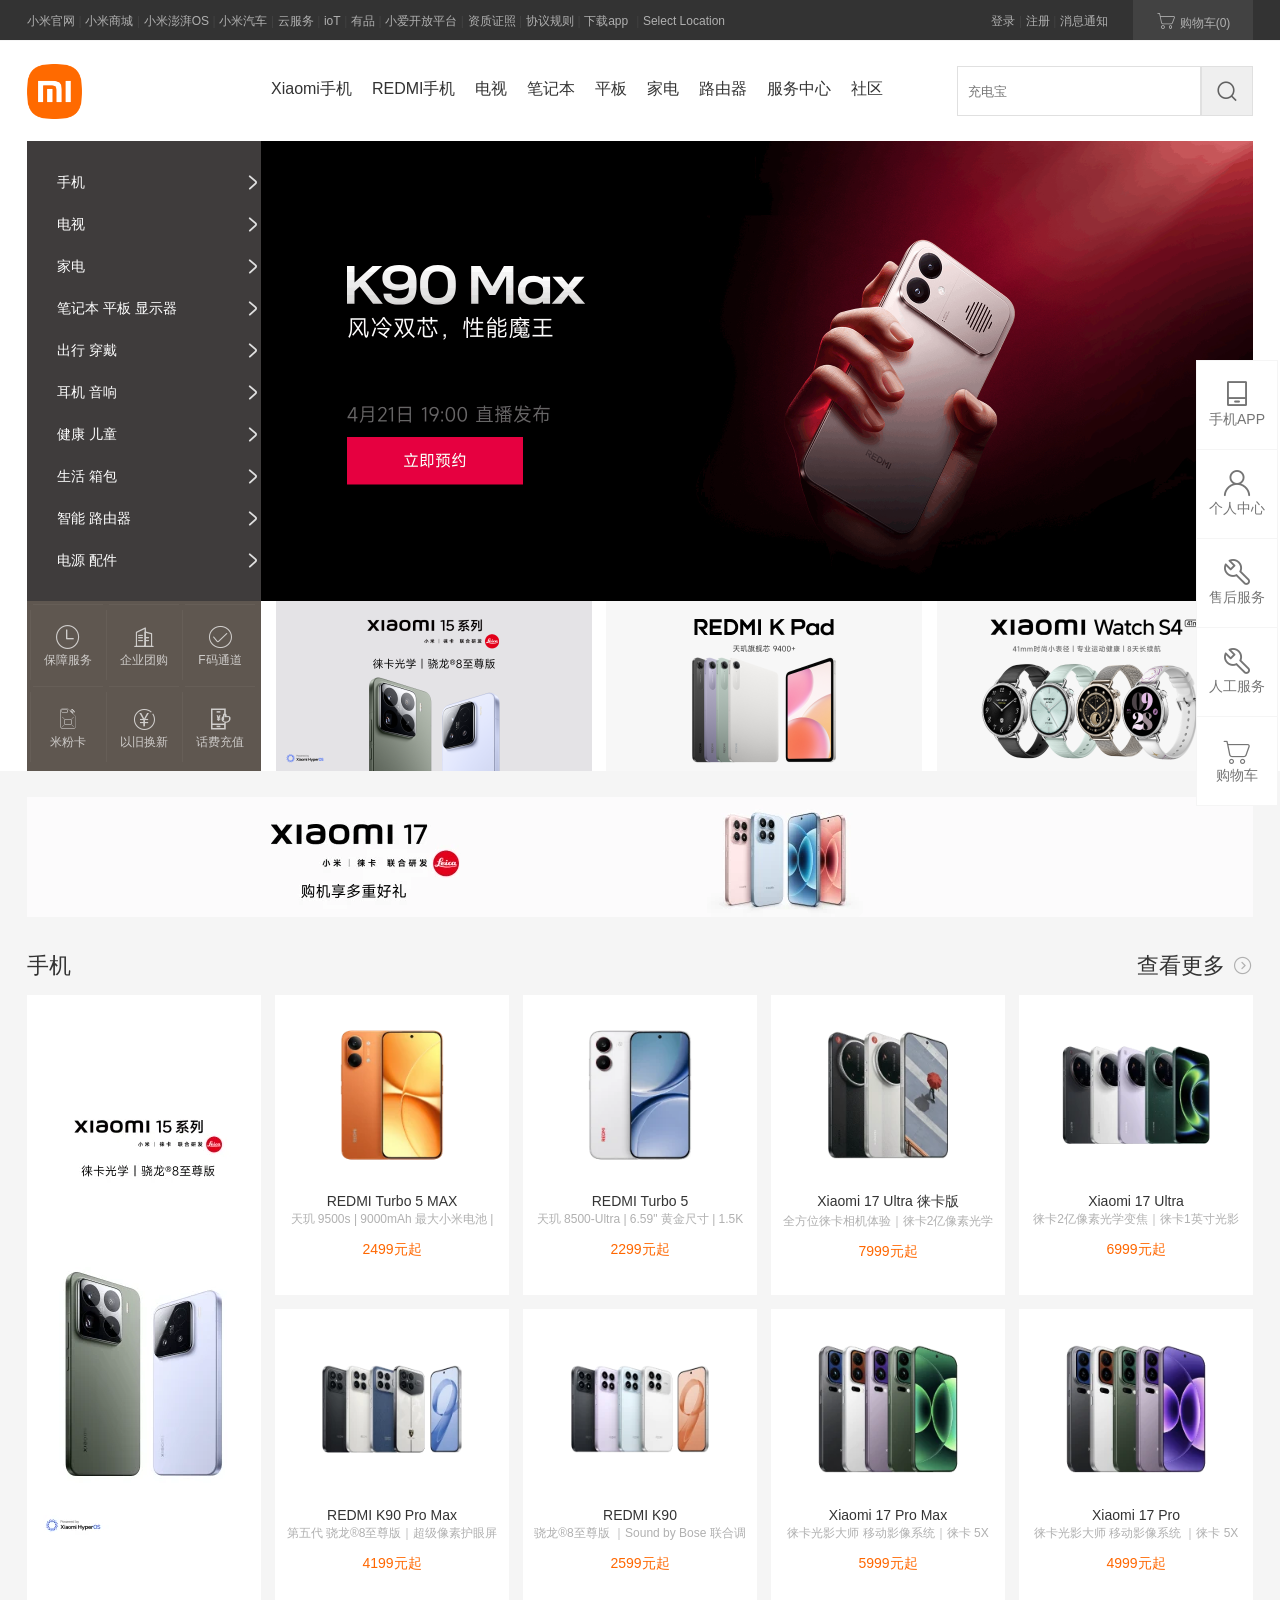
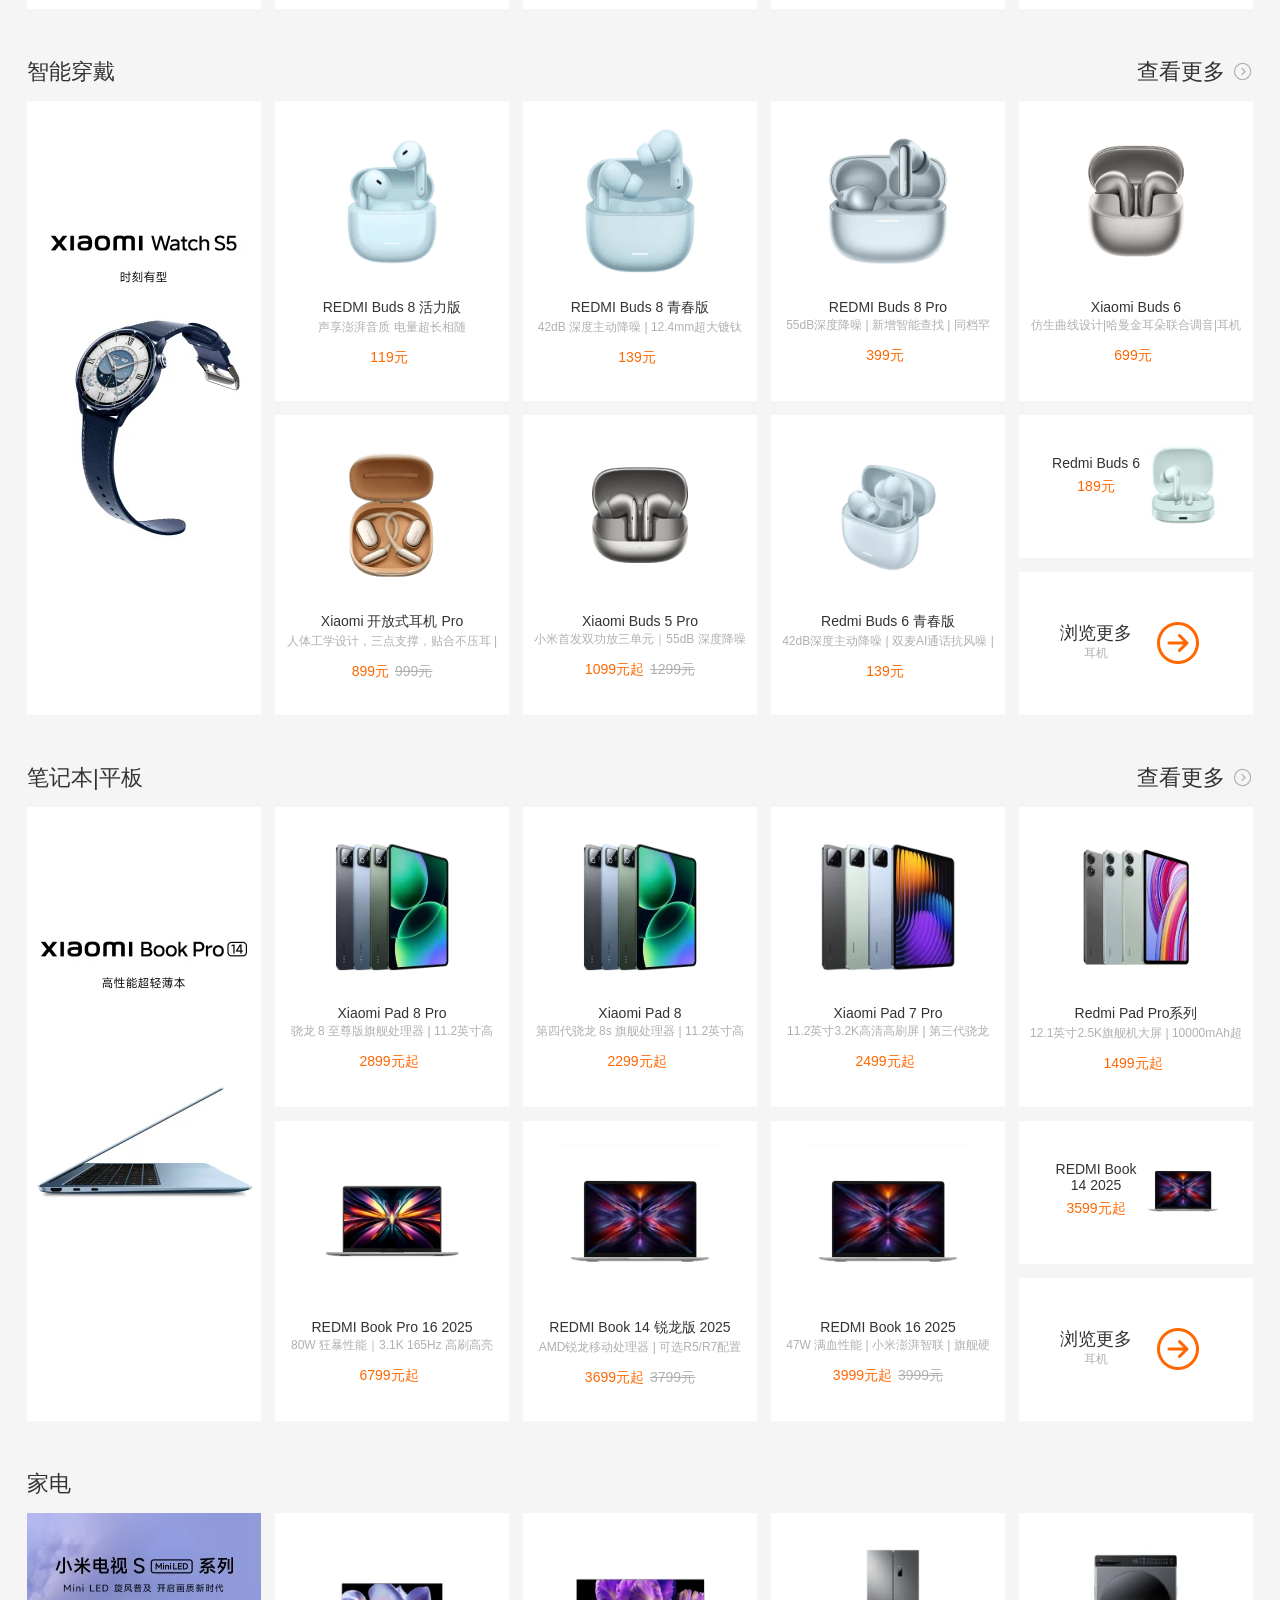
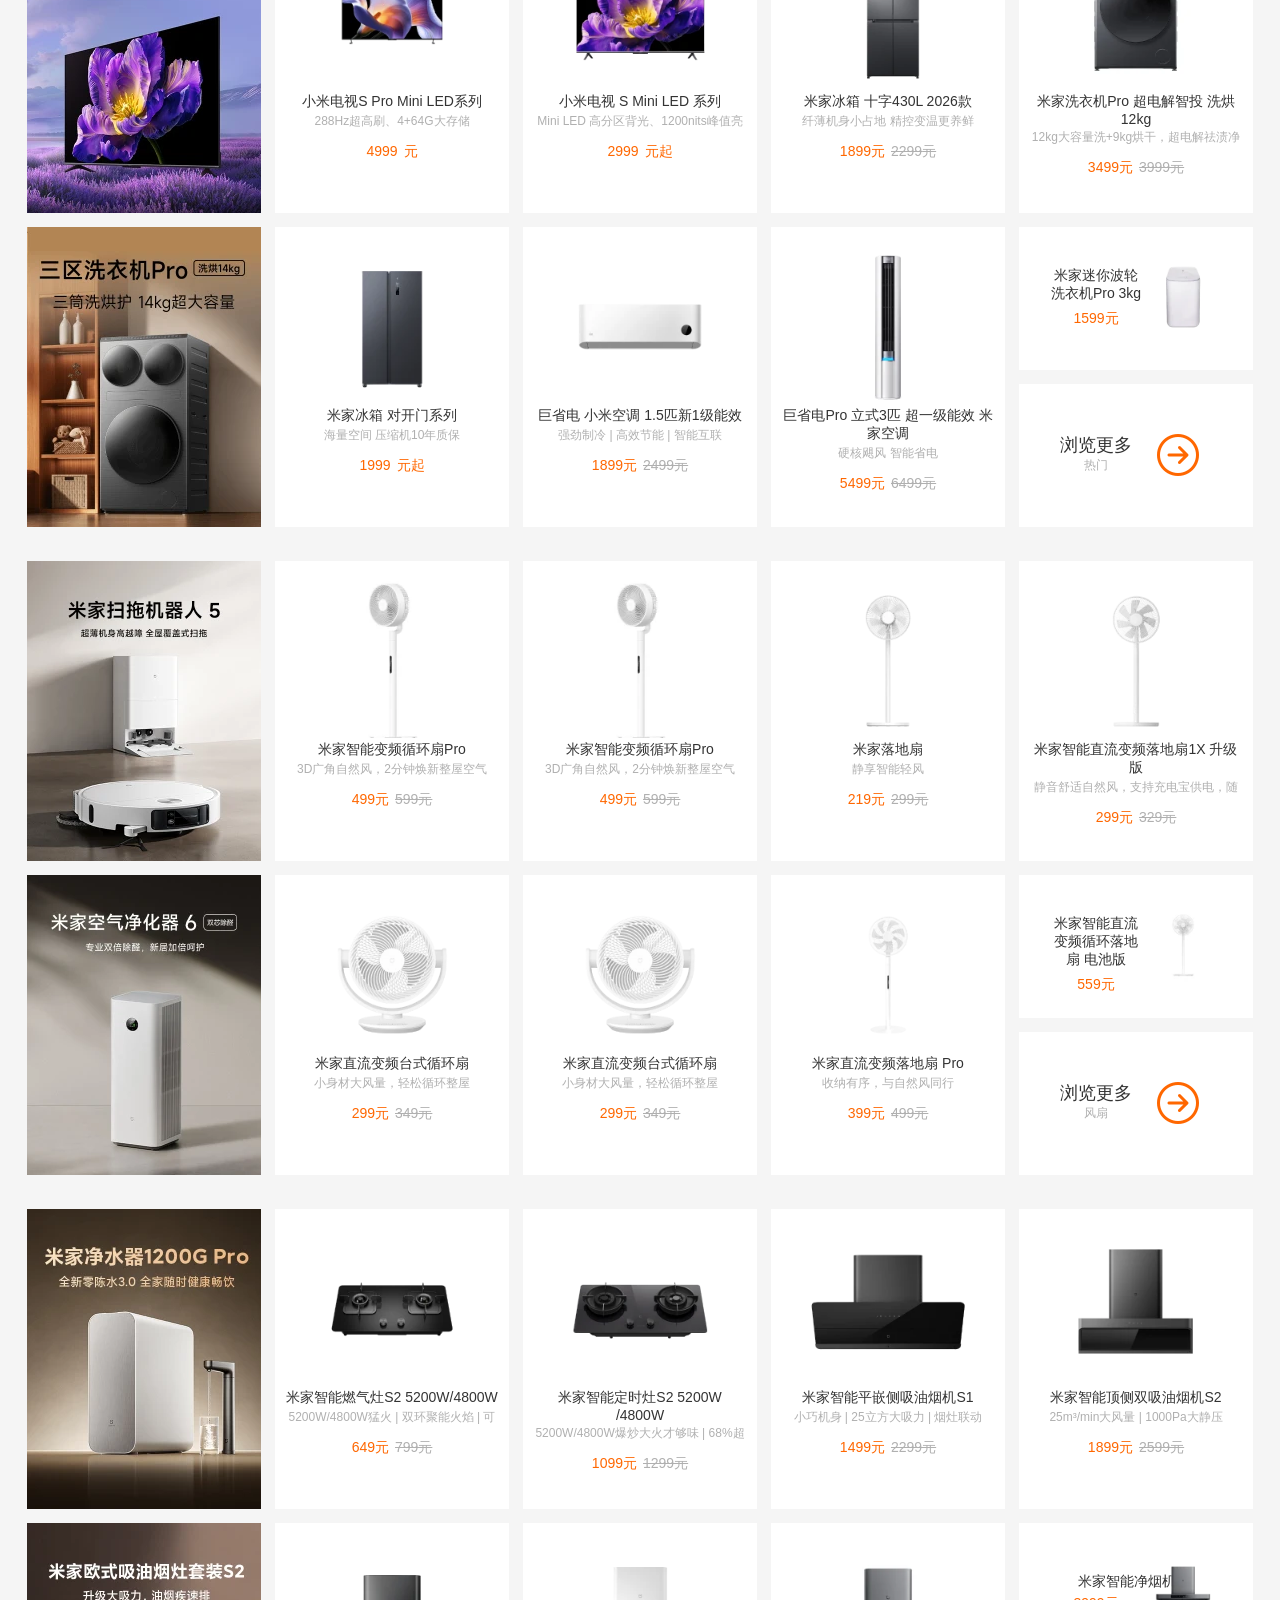
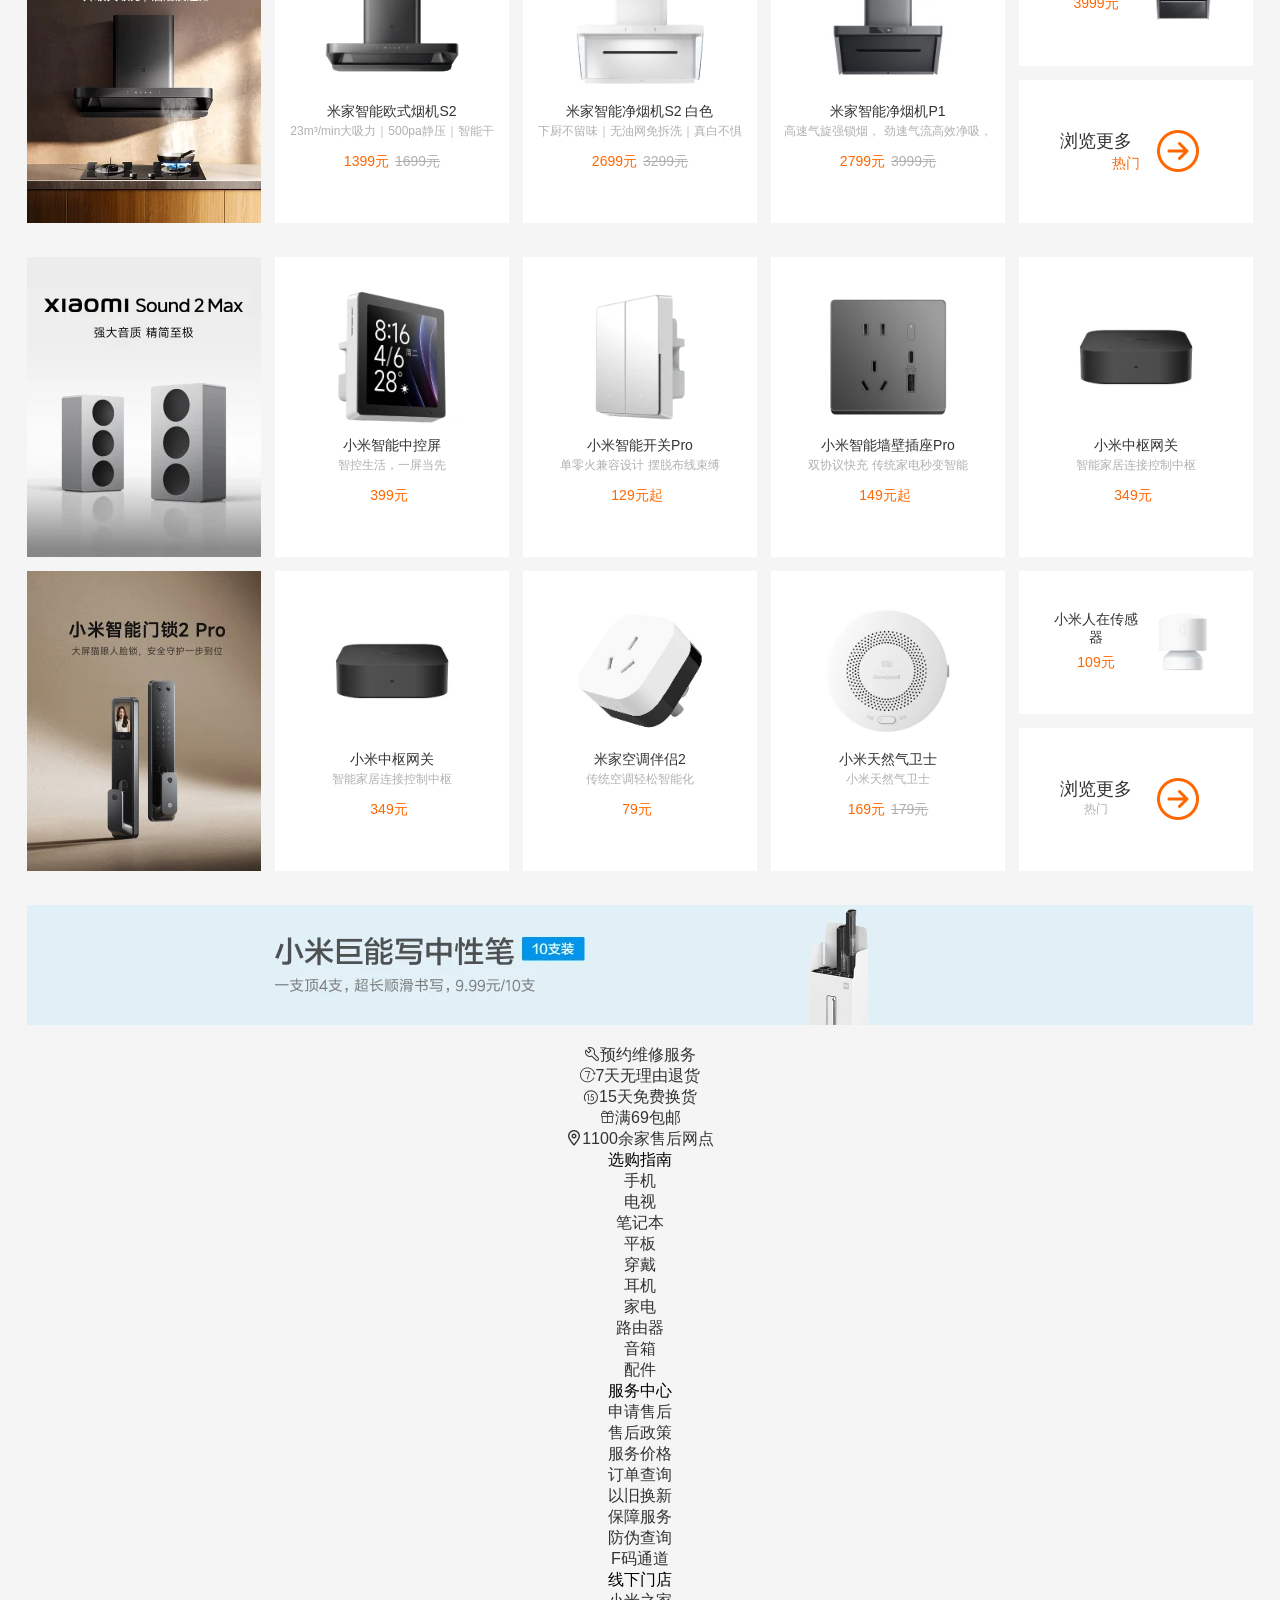
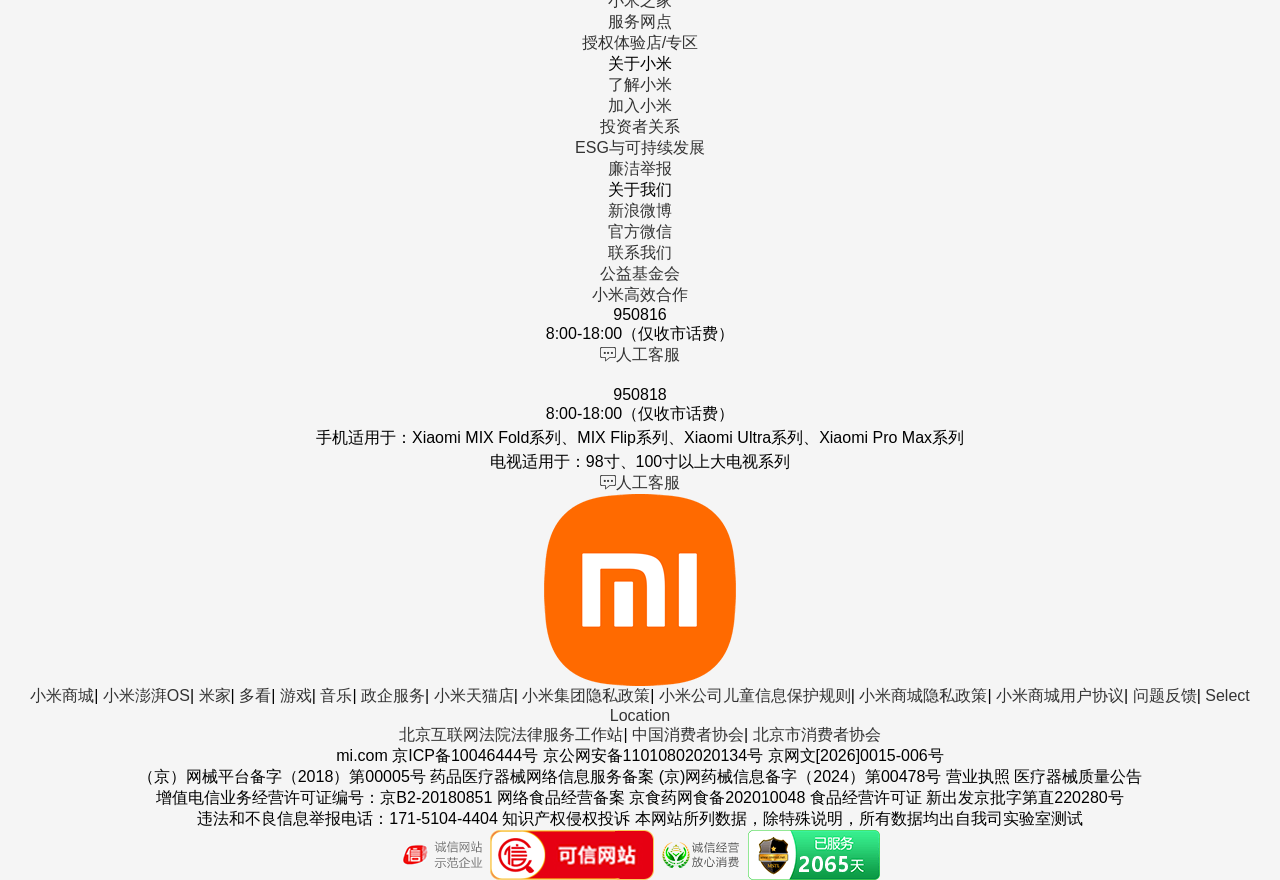
==== commit b4a2d262: "feature:白色导航栏动画实现" ====
--- a/index.html
+++ b/index.html
@@ -1450,6 +1450,7 @@
             <span>购物车</span>
         </a>
     </div>
+    <script src="js/index.js"></script>
 </body>
 </html>
 <!-- 2026/04 -->
--- a/css/Header/whiteHeader.css
+++ b/css/Header/whiteHeader.css
@@ -48,9 +48,8 @@
 }
 
 /* 下拉列表 */
-.white-header .middle-nav .nav .nav-list {
+/*.white-header .middle-nav .nav .nav-list {
 	width: 100%;
-	/* height: 229px; */
 	height: 0;
 	background-color: #fff;
 	border-top: 1px solid #eee;
@@ -60,31 +59,57 @@
 	top: 100px;
 	overflow: hidden;
 	transition: all 1s;
-	/* 显示优先级 */
 	z-index: 1;
-	/* opacity: 1; */
-	/* display: none; */
+}*/
+
+/*.white-header .middle-nav .nav .nav-list {
+    width: 100%;
+    background-color: #fff;
+    border-top: 1px solid #eee;
+    box-shadow: 0 1px 2px rgba(0, 0, 0, .18);
+    position: absolute;
+    left: 0;
+    top: 100px;
+    z-index: 1;
+    display: none;
+}*/
+
+.white-header .middle-nav .nav .nav-list {
+    width: 100%;
+    max-height: 0;                    /* 收起状态高度为 0 */
+    background-color: #fff;
+    border-top: 1px solid #eee;
+    box-shadow: 0 1px 2px rgba(0, 0, 0, .18);
+    position: absolute;
+    left: 0;
+    top: 100px;
+    overflow: hidden;                /* 隐藏超出部分（收起时内容不可见） */
+    transition: max-height 0.4s ease; /* 过渡动画 */
+    z-index: 1;
+    display: none;                   /* 默认隐藏，JS 接管 */
+}
+
+/* 展开状态 */
+.white-header .middle-nav .nav .nav-list.open {
+    max-height: 500px;               /* 一个足够大的值，能完全显示内容 */
+    display: block;                  /* JS 已经设为 block，此处可省，但加上也无妨 */
 }
 
 .white-header .middle-nav .nav .nav-list li {
 	width: 204px;
 	height: 201px;
-	/* height: 0; */
 	padding-top: 35px;
 	box-sizing: border-box;
-	/* background-color: black; */
 	float: left;
 }
 
 .white-header .middle-nav .nav .nav-list li a {
 	display: block;
-	/* height: 229px; */
 }
 
 .white-header .middle-nav .nav .nav-list .img-box {
 	width: 100%;
 	height: 110px;
-	/* background-color: red; */
 	border-right: 1px solid #e0e0e0;
 	box-sizing: border-box;
 	margin-bottom: 20px;
@@ -110,10 +135,10 @@
 	border-right: none;
 }
 
-.white-header .middle-nav .nav li:hover>.nav-list {
-	/* display: block; */
+/*.white-header .middle-nav .nav li:hover>.nav-list {
+	display: block; 
 	height: 229px;
-}
+}*/
 
 .white-header .search {
 	width: 296px;
